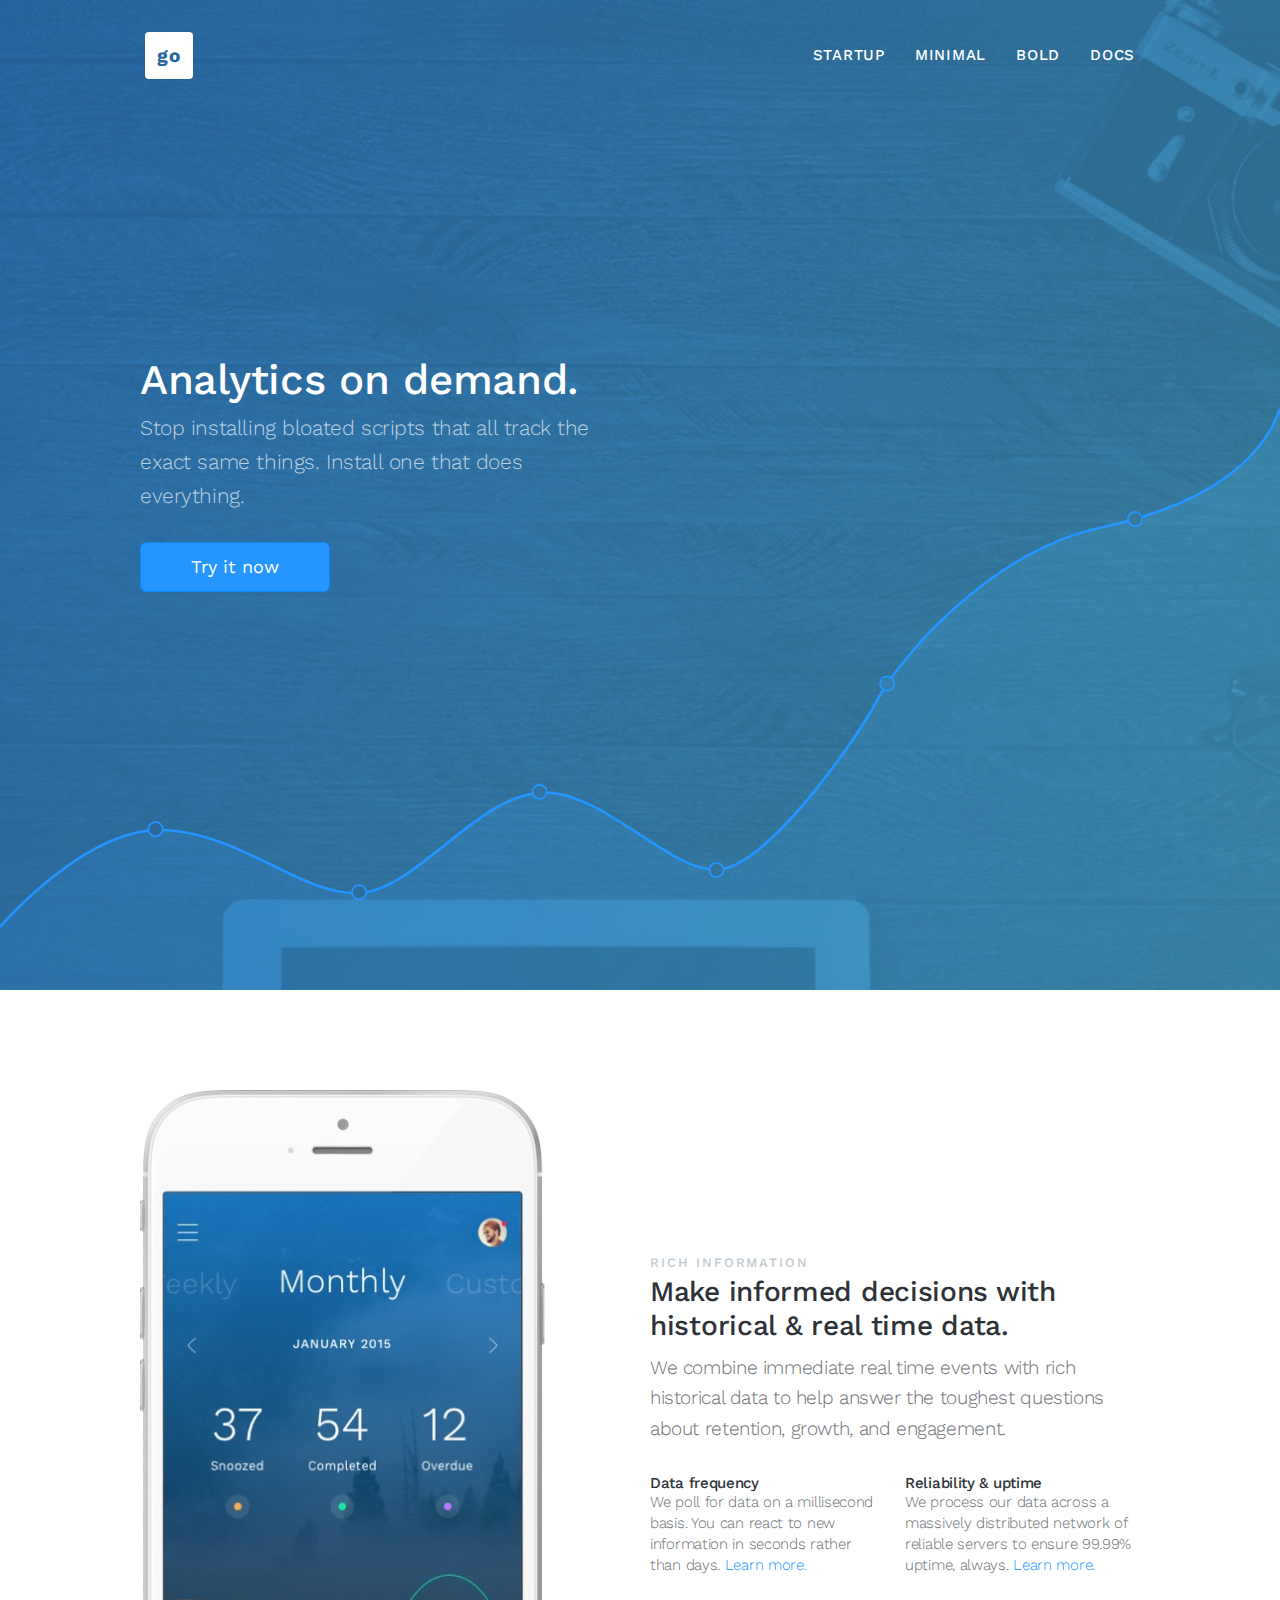
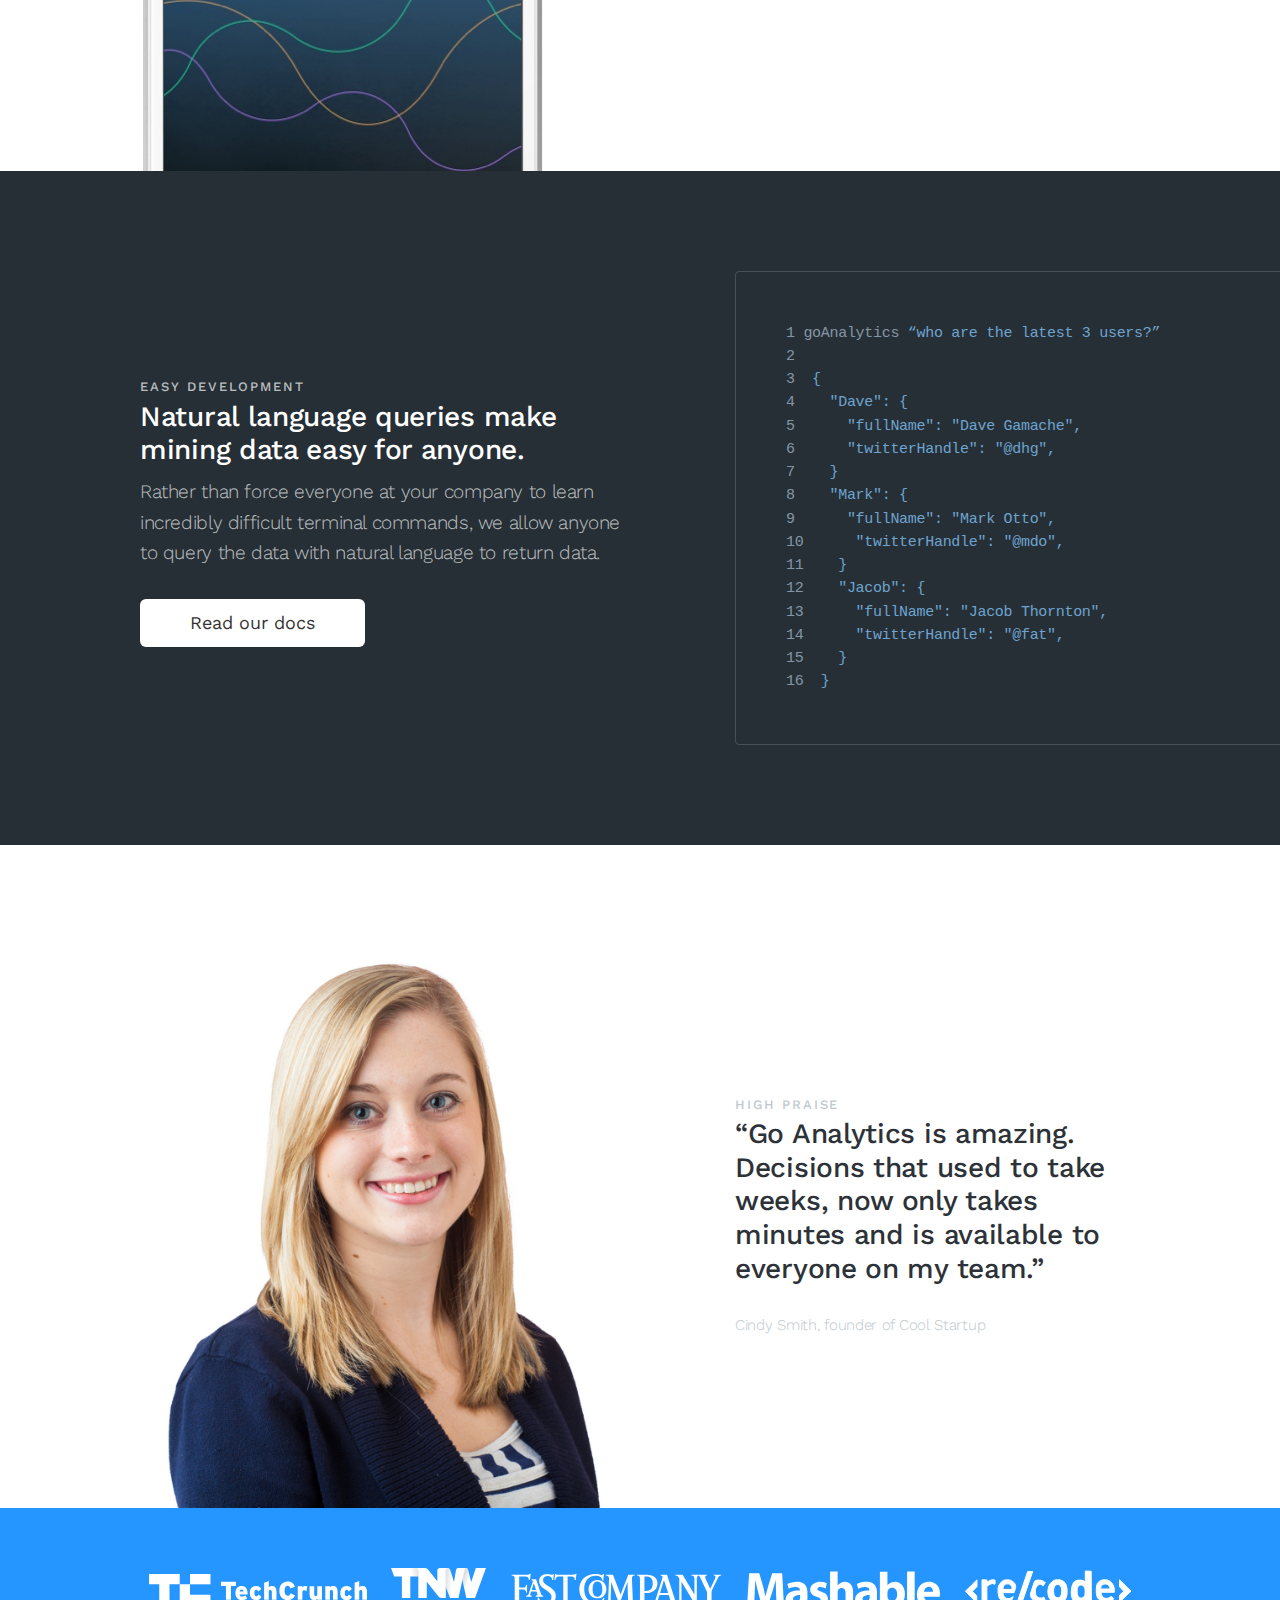
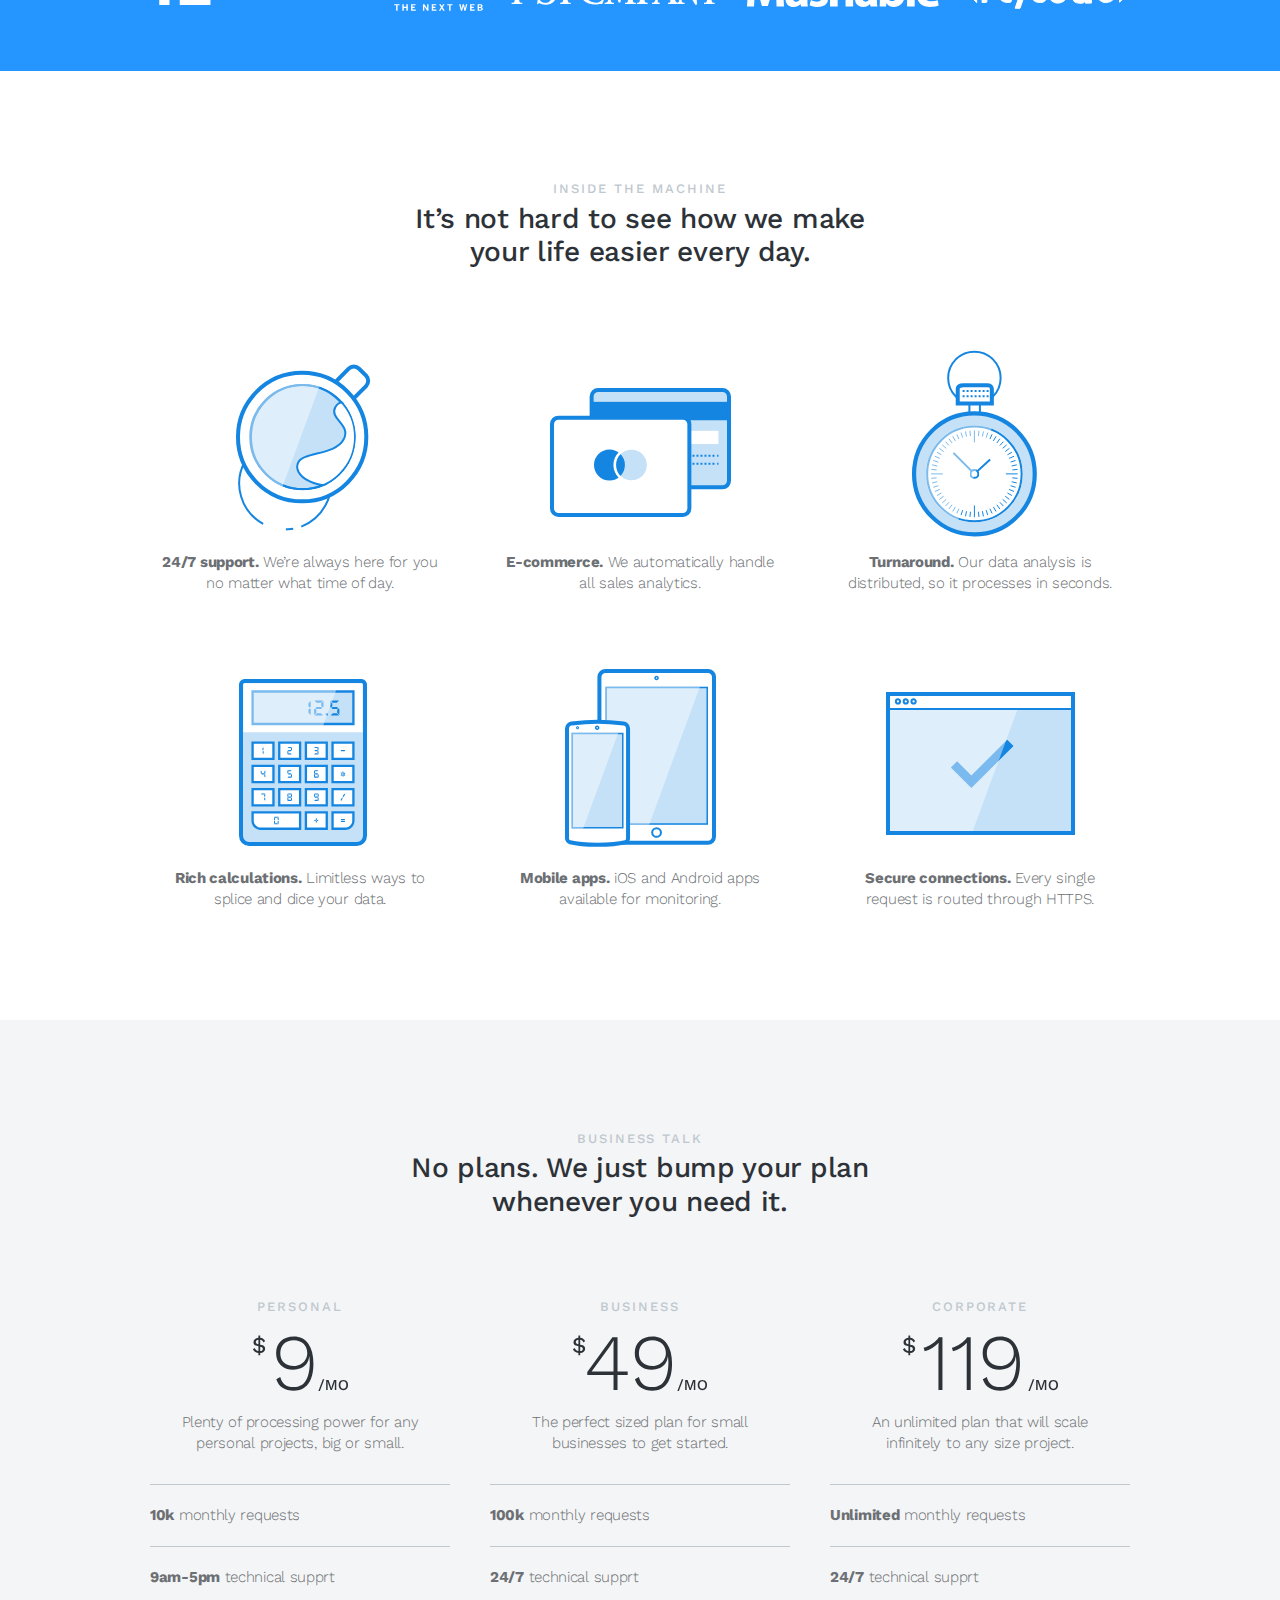
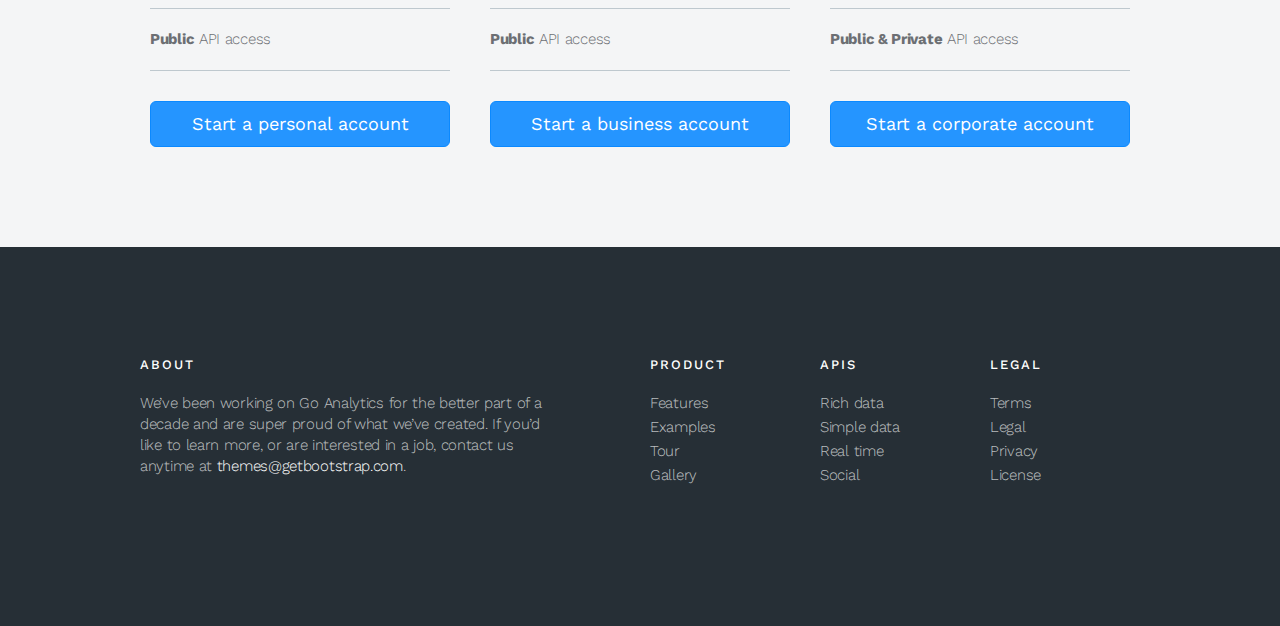
==== index.html @ 69e9abc6 "initial commit" ====
<!DOCTYPE html>
<html lang="en">
  <head>
    <meta charset="utf-8">
    <meta http-equiv="X-UA-Compatible" content="IE=edge">
    <meta name="viewport" content="width=device-width, initial-scale=1">
    <meta name="description" content="">
    <meta name="keywords" content="">
    <meta name="author" content="">

    <title>
      
        StartUp &middot; 
      
    </title>

    
      <link href='https://fonts.googleapis.com/css?family=Lora:400,400italic|Work+Sans:300,400,500,600' rel='stylesheet' type='text/css'>
      <link href="assets/css/toolkit-startup.css" rel="stylesheet">
      <link href="assets/css/application-startup.css" rel="stylesheet">
    

    

    <style>
      /* note: this is a hack for ios iframe for bootstrap themes shopify page */
      /* this chunk of css is not part of the toolkit :) */
      /* …curses ios, etc… */
      @media (max-width: 768px) and (-webkit-min-device-pixel-ratio: 2) {
        body {
          width: 1px;
          min-width: 100%;
          *width: 100%;
        }
        #stage {
          height: 1px;
          overflow: auto;
          min-height: 100vh;
          -webkit-overflow-scrolling: touch;
        }
      }
    </style>
  </head>


<body>
  



<div class="stage-shelf stage-shelf-right hidden" id="sidebar">
  <ul class="nav nav-bordered nav-stacked">
    <li class="nav-header">Examples</li>
    <li class="active">
      <a href="index.html">Startup</a>
    </li>
    <li>
      <a href="minimal/index.html">Minimal</a>
    </li>
    <li>
      <a href="bold/index.html">Bold</a>
    </li>
    <li class="nav-divider"></li>
    <li class="nav-header">Docs</li>
    <li>
      <a href="docs/index.html">Toolkit</a>
    </li>
    <li>
      <a href="http://getbootstrap.com">Bootstrap</a>
    </li>
  </ul>
</div>

<div class="stage" id="stage">

<div class="block block-inverse block-fill-height app-header"
     style="background-image: url(assets/img/startup-1.jpg);">

  <nav class="navbar navbar-transparent navbar-fixed-top navbar-padded app-navbar p-t-md">
  <div class="container">
    <div class="navbar-header">
      <button type="button" class="navbar-toggle collapsed p-x-0"
              data-target="#stage" data-toggle="stage" data-distance="-250">
        <span class="sr-only">Toggle navigation</span>
        <span class="icon-bar"></span>
        <span class="icon-bar"></span>
        <span class="icon-bar"></span>
      </button>
      <a class="navbar-brand" href="">
        <strong style="background: #fff; padding: 12px; border-radius: 4px; color: #28669F;">
          go
        </strong>
      </a>
    </div>
    <div class="navbar-collapse collapse text-uppercase">
      <ul class="nav navbar-nav navbar-right">
        <li >
          <a href="/index.html">StartUp</a>
        </li>
        <li >
          <a href="minimal/index.html">Minimal</a>
        </li>
        <li >
          <a href="bold/index.html">Bold</a>
        </li>
        <li >
          <a href="docs/index.html">Docs</a>
        </li>
      </ul>
    </div><!--/.nav-collapse -->
  </div>
</nav>


  <img class="app-graph" src="assets/img/startup-0.svg">

  <div class="block-xs-middle p-b-lg">
    <div class="container">
      <div class="row">
        <div class="col-sm-10 col-md-6">
          <h1 class="block-title m-b-sm">Analytics on demand.</h1>
          <p class="lead m-b-md text-muted">Stop installing bloated scripts that all track the exact same things. Install one that does everything.</p>
          <button class="btn btn-primary btn-lg">Try it now</button>
        </div>
      </div>
    </div>
  </div>
</div>

<div class="block block-secondary app-iphone-block">
  <div class="container">
    <div class="row app-align-center">

      <div class="col-sm-5 hidden-xs">
        <img class="app-iphone" src="assets/img/startup-2.jpg" style="width: 100%;">
      </div>

      <div class="col-sm-6 col-sm-offset-1">
        <h6 class="text-muted text-uppercase">Rich Information</h6>
        <h3 class="m-t-0">Make informed decisions with historical & real time data.</h3>
        <p class="lead m-b-md">We combine immediate real time events with rich historical data to help answer the toughest questions about retention, growth, and engagement.</p>
        <div class="row hidden-sm">
          <div class="col-sm-6 m-b-md">
            <h5 class="m-y-0">Data frequency</h5>
            <p>We poll for data on a millisecond basis. You can react to new information in seconds rather than days. <a href="#" class="text-primary">Learn more.</a></p>
          </div>
          <div class="col-sm-6">
            <h5 class="m-y-0">Reliability & uptime</h5>
            <p>We process our data across a massively distributed network of reliable servers to ensure 99.99% uptime, always. <a href="#" class="text-primary">Learn more</a>.</p>
          </div>
        </div>
      </div>
    </div>

  </div>
</div>

<div class="block block-inverse block-secondary app-code-block">
  <div class="container">
    <div class="row app-align-center">
      <div class="col-sm-5 col-sm-push-7">
        <pre class="app-code">
<span>1</span> <span class="hidden-xs">goAnalytics</span> “who are the latest 3 users?”
<span>2</span>
<span>3</span>  {
<span>4</span>    "Dave": {
<span>5</span>      "fullName": "Dave Gamache",
<span>6</span>      "twitterHandle": "@dhg",
<span>7</span>    }
<span>8</span>    "Mark": {
<span>9</span>      "fullName": "Mark Otto",
<span>10</span>      "twitterHandle": "@mdo",
<span>11</span>    }
<span>12</span>    "Jacob": {
<span>13</span>      "fullName": "Jacob Thornton",
<span>14</span>      "twitterHandle": "@fat",
<span>15</span>    }
<span>16</span>  }</pre>
      </div>

      <div class="col-sm-6 col-sm-pull-5">
        <h6 class="text-muted text-uppercase">Easy development</h6>
        <h3 class="m-t-0">Natural language queries make mining data easy for anyone.</h3>
        <p class="lead m-b-md text-muted">Rather than force everyone at your company to learn incredibly difficult terminal commands, we allow anyone to query the data with natural language to return data.</p>
        <button class="btn btn-default btn-lg btn-borderless">
          Read our docs
        </button>
      </div>
    </div>
  </div>
</div>

<div class="block block-secondary app-high-praise p-b-0">
  <div class="container">
    <div class="row app-align-center">
      <div class="col-sm-5 col-sm-push-7">
        <h6 class="text-muted text-uppercase">High Praise</h6>
        <h3 class="m-t-0 m-b-md">“Go Analytics is amazing. Decisions that used to take weeks, now only takes minutes and is available to everyone on my team.”</h3>
        <p class="m-b-md text-muted">Cindy Smith, founder of Cool Startup</p>
      </div>
      <div class="col-sm-6 col-sm-pull-5">
        <img src="assets/img/startup-3.jpg">
      </div>
    </div>
  </div>
</div>

<div class="block app-ribbon p-y-lg">
  <div class="container text-center">
    <img src="assets/img/startup-4.svg">
    <img src="assets/img/startup-5.svg">
    <img src="assets/img/startup-6.svg">
    <img src="assets/img/startup-7.svg">
    <img src="assets/img/startup-8.svg">
  </div>
</div>

<div class="block block-secondary app-block-marketing-grid">
  <div class="container text-center">

    <div class="row m-b-lg">
      <div class="col-xs-10 col-xs-offset-1 col-sm-8 col-sm-offset-2 col-lg-6 col-lg-offset-3">
        <h6 class="text-muted text-uppercase">Inside the machine</h6>
        <h3  class="m-t-0 m-b">It’s not hard to see how we make your life easier every day.</h3>
      </div>
    </div>

    <div class="row app-marketing-grid">
      <div class="col-sm-4 p-x-md m-b-lg">
        <img class="m-b" src="assets/img/startup-9.svg">
        <p><strong>24/7 support.</strong> We’re always here for you no matter what time of day.</p>
      </div>
      <div class="col-sm-4 p-x-md m-b-lg">
        <img class="m-b" src="assets/img/startup-10.svg">
        <p><strong>E-commerce.</strong> We automatically handle all sales analytics.</p>
      </div>
      <div class="col-sm-4 p-x-md m-b-lg">
        <img class="m-b" src="assets/img/startup-11.svg">
        <p><strong>Turnaround.</strong> Our data analysis is distributed, so it processes in seconds.</p>
      </div>
    </div>

    <div class="row app-marketing-grid">
      <div class="col-sm-4 p-x-md m-b-lg">
        <img class="m-b" src="assets/img/startup-12.svg">
        <p><strong>Rich calculations.</strong> Limitless ways to splice and dice your data.</p>
      </div>
      <div class="col-sm-4 p-x-md m-b-lg">
        <img class="m-b" src="assets/img/startup-13.svg">
        <p><strong>Mobile apps.</strong> iOS and Android apps available for monitoring.</p>
      </div>
      <div class="col-sm-4 p-x-md m-b-lg">
        <img class="m-b" src="assets/img/startup-14.svg">
        <p><strong>Secure connections.</strong> Every single request is routed through HTTPS.</p>
      </div>
    </div>
  </div>
</div>

<div class="block app-price-plans">
  <div class="container text-center">

    <div class="row m-b-lg">
      <div class="col-sm-8 col-sm-offset-2 col-lg-6 col-lg-offset-3">
        <h6 class="text-muted text-uppercase">Business Talk</h6>
        <h3  class="m-t-0">No plans. We just bump your plan whenever you need it.</h3>
      </div>
    </div>

    <div class="row">
      <div class="col-sm-4 p-x m-b-lg">
        <div class="p-x">
          <h6 class="text-muted text-uppercase m-b">Personal</h6>
          <img class="m-b" src="assets/img/startup-15.svg">
          <p>Plenty of processing power for any personal projects, big or small.</p>
        </div>

        <ul class="list-unstyled list-bordered text-left m-y-md">
          <li class="p-y"><strong>10k</strong> monthly requests</li>
          <li class="p-y"><strong>9am-5pm</strong> technical supprt</li>
          <li class="p-y"><strong>Public</strong> API access</li>
        </ul>

        <button class="btn btn-lg btn-primary btn-block">
          Start <span class="visible-lg-inline">a personal account</span>
        </button>
      </div>

      <div class="col-sm-4 p-x m-b-lg">
        <div class="p-x">
          <h6 class="text-muted text-uppercase m-b">Business</h6>
          <img class="m-b" src="assets/img/startup-16.svg">
          <p>The perfect sized plan for small businesses to get started.</p>
        </div>

        <ul class="list-unstyled list-bordered text-left m-y-md">
          <li class="p-y"><strong>100k</strong> monthly requests</li>
          <li class="p-y"><strong>24/7</strong> technical supprt</li>
          <li class="p-y"><strong>Public</strong> API access</li>
        </ul>

        <button class="btn btn-lg btn-primary btn-block">
          Start <span class="visible-lg-inline">a business account</span>
        </button>
      </div>

      <div class="col-sm-4 p-x m-b-lg">
        <div class="p-x">
          <h6 class="text-muted text-uppercase m-b">Corporate</h6>
          <img class="m-b" src="assets/img/startup-17.svg">
          <p>An unlimited plan that will scale infinitely to any size project.</p>
        </div>

        <ul class="list-unstyled list-bordered text-left m-y-md">
          <li class="p-y"><strong>Unlimited</strong> monthly requests</li>
          <li class="p-y"><strong>24/7</strong> technical supprt</li>
          <li class="p-y"><strong>Public & Private</strong> API access</li>
        </ul>

        <button class="btn btn-lg btn-primary btn-block">
          Start <span class="visible-lg-inline">a corporate account</span>
        </button>
      </div>
    </div>

  </div>
</div>

<div class="block block-inverse app-footer">
 <div class="container">
    <div class="row">
      <div class="col-sm-5 m-b-md">
        <ul class="list-unstyled list-spaced">
          <li class="m-b"><h6 class="text-uppercase">About</h6></li>
          <li class="text-muted">
           We’ve been working on Go Analytics for the better part of a decade and are super proud of what we’ve created. If you’d like to learn more, or are interested in a job, contact us anytime at <a href="mailto: themes@getbootstrap.com">themes@getbootstrap.com</a>.
          </li>
        </ul>
      </div>
      <div class="col-sm-2 col-sm-offset-1 m-b-md">
        <ul class="list-unstyled list-spaced">
          <li class="m-b"><h6 class="text-uppercase">Product</h6></li>
          <li class="text-muted">Features</li>
          <li class="text-muted">Examples</li>
          <li class="text-muted">Tour</li>
          <li class="text-muted">Gallery</li>
        </ul>
      </div>
      <div class="col-sm-2 m-b-md">
        <ul class="list-unstyled list-spaced">
          <li class="m-b"><h6 class="text-uppercase">Apis</h6></li>
          <li class="text-muted">Rich data</li>
          <li class="text-muted">Simple data</li>
          <li class="text-muted">Real time</li>
          <li class="text-muted">Social</li>
        </ul>
      </div>
      <div class="col-sm-2 m-b-md">
        <ul class="list-unstyled list-spaced">
          <li class="m-b"><h6 class="text-uppercase">Legal</h6></li>
          <li class="text-muted">Terms</li>
          <li class="text-muted">Legal</li>
          <li class="text-muted">Privacy</li>
          <li class="text-muted">License</li>
        </ul>
      </div>
    </div>
  </div>
</div>

</div>


    <script src="assets/js/jquery.min.js"></script>
    <script src="assets/js/toolkit.js"></script>
    <script src="assets/js/application.js"></script>
  </body>
</html>
---- assets/css/application-startup.css ----
/* navbar */
.app-navbar {
  font-weight: 500;
  letter-spacing: .05em;
  position: absolute;
}


/* header block */
.app-graph {
  width: 150%;
  position: absolute;
  right: 0;
  bottom: -40px;
}
@media (min-width: 768px) {
  .app-graph {
    width: 100%;
    bottom: 0;
  }
}


/* iphone block */
.app-iphone-block {
  padding-bottom: 60px;
}
@media (min-width: 768px) {
  .app-iphone-block {
    padding-bottom: 0;
  }
}


/* code block */
.app-code-block {
  background-color: #262F36;
  overflow: hidden;
}
.app-code {
  color: #6EA4CF;
  border: #495158 1px solid;
  background: transparent;
  font-size: 12px;
  padding: 20px;
  line-height: 1.55;
  margin-bottom: 30px;
}
.app-code span {
  color: #8496A5;
}
@media (min-width: 768px) {
  .app-code {
    width: 600px;
    margin-bottom: 0;
  }
}
@media (min-width: 992px) {
  .app-code {
    padding: 50px;
    font-size: 15px;
  }
}


/* pull quote block */
.app-high-praise img {
  width: 100%;
}


/* brand ribbon block */
.app-ribbon {
  background: #2595FF;
}
.app-ribbon .container {
  padding-left: 0;
  padding-right: 0;
  margin-bottom: -30px;
}
.app-ribbon img {
  margin: 0 10px 30px;
}


/* marketing grid block */
.app-block-marketing-grid .container {
  margin-bottom: -60px;
}
.app-marketing-grid .m-b {
  margin-bottom: 10px !important;
}
@media (max-width: 768px) {
  .app-marketing-grid .m-b-lg {
    margin-bottom: 40px !important;
  }
}


/* price plan block */
.app-price-plans {
  background-color: #F4F5F6;
}
.app-price-plans .container {
  margin-bottom: -60px;
}


/* footer block */
.app-footer {
  background-color: #262F36;
}
.app-footer a {
  color: #fff;
}


/* general block overrrides */
@media (max-width: 768px) {
  .block .lead {
    line-height: 1.3;
  }
  .block h3 {
    line-height: 1.15;
  }
}


/* general inverse overrides */
.block-inverse .text-muted {
  color: rgba(255, 255, 255, .7);
}
.block-inverse .block-bg-img {
  background-color: transparent;
}


/* general btn overrides */
.btn-lg {
  font-size: 18px;
}
.block-secondary .btn-lg {
  width: 100%;
}
.btn-lg:not(.btn-block) {
  padding: 12px 50px;
}
@media (min-width: 768px) {
  .btn-lg:not(.btn-block) {
    width: auto;
  }
}


/* ie10+ */
@media (min-width: 768px) {
  .app-align-center {
    display: flex;
    align-items: center;
  }
}
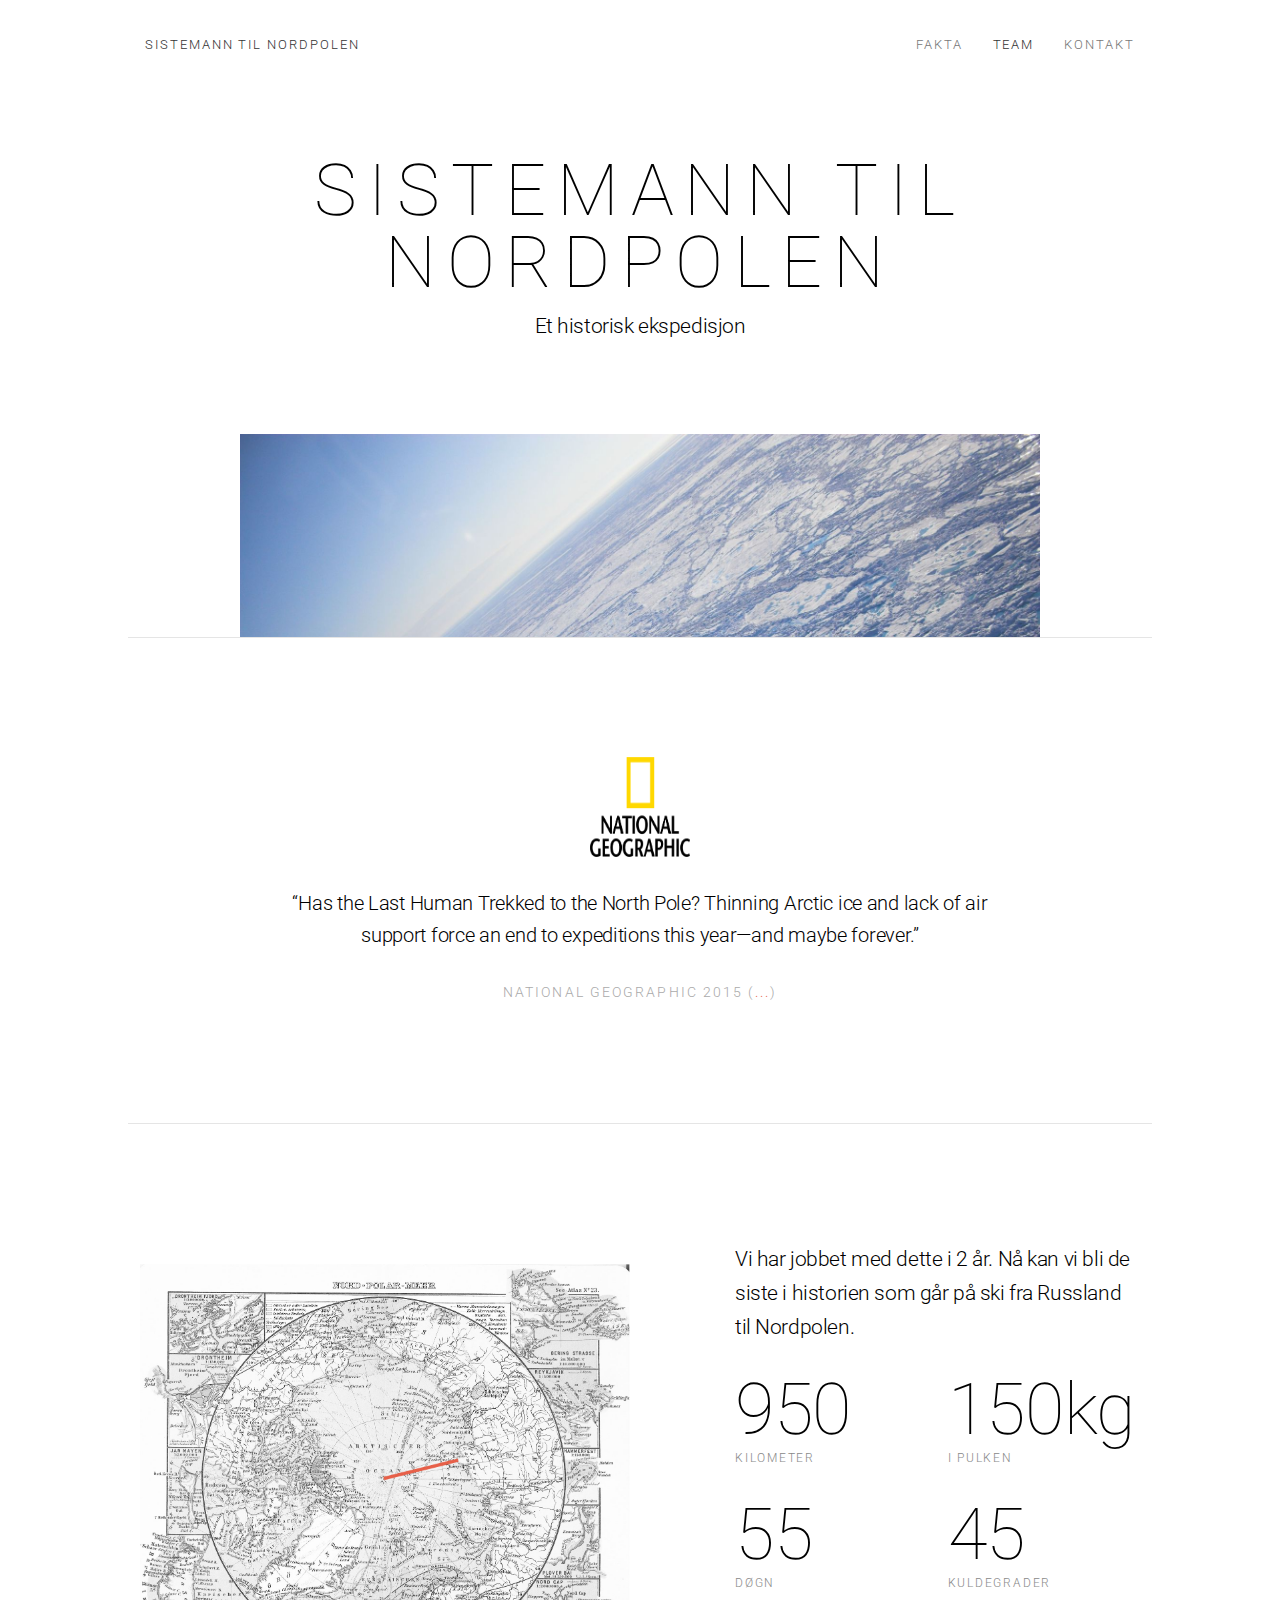
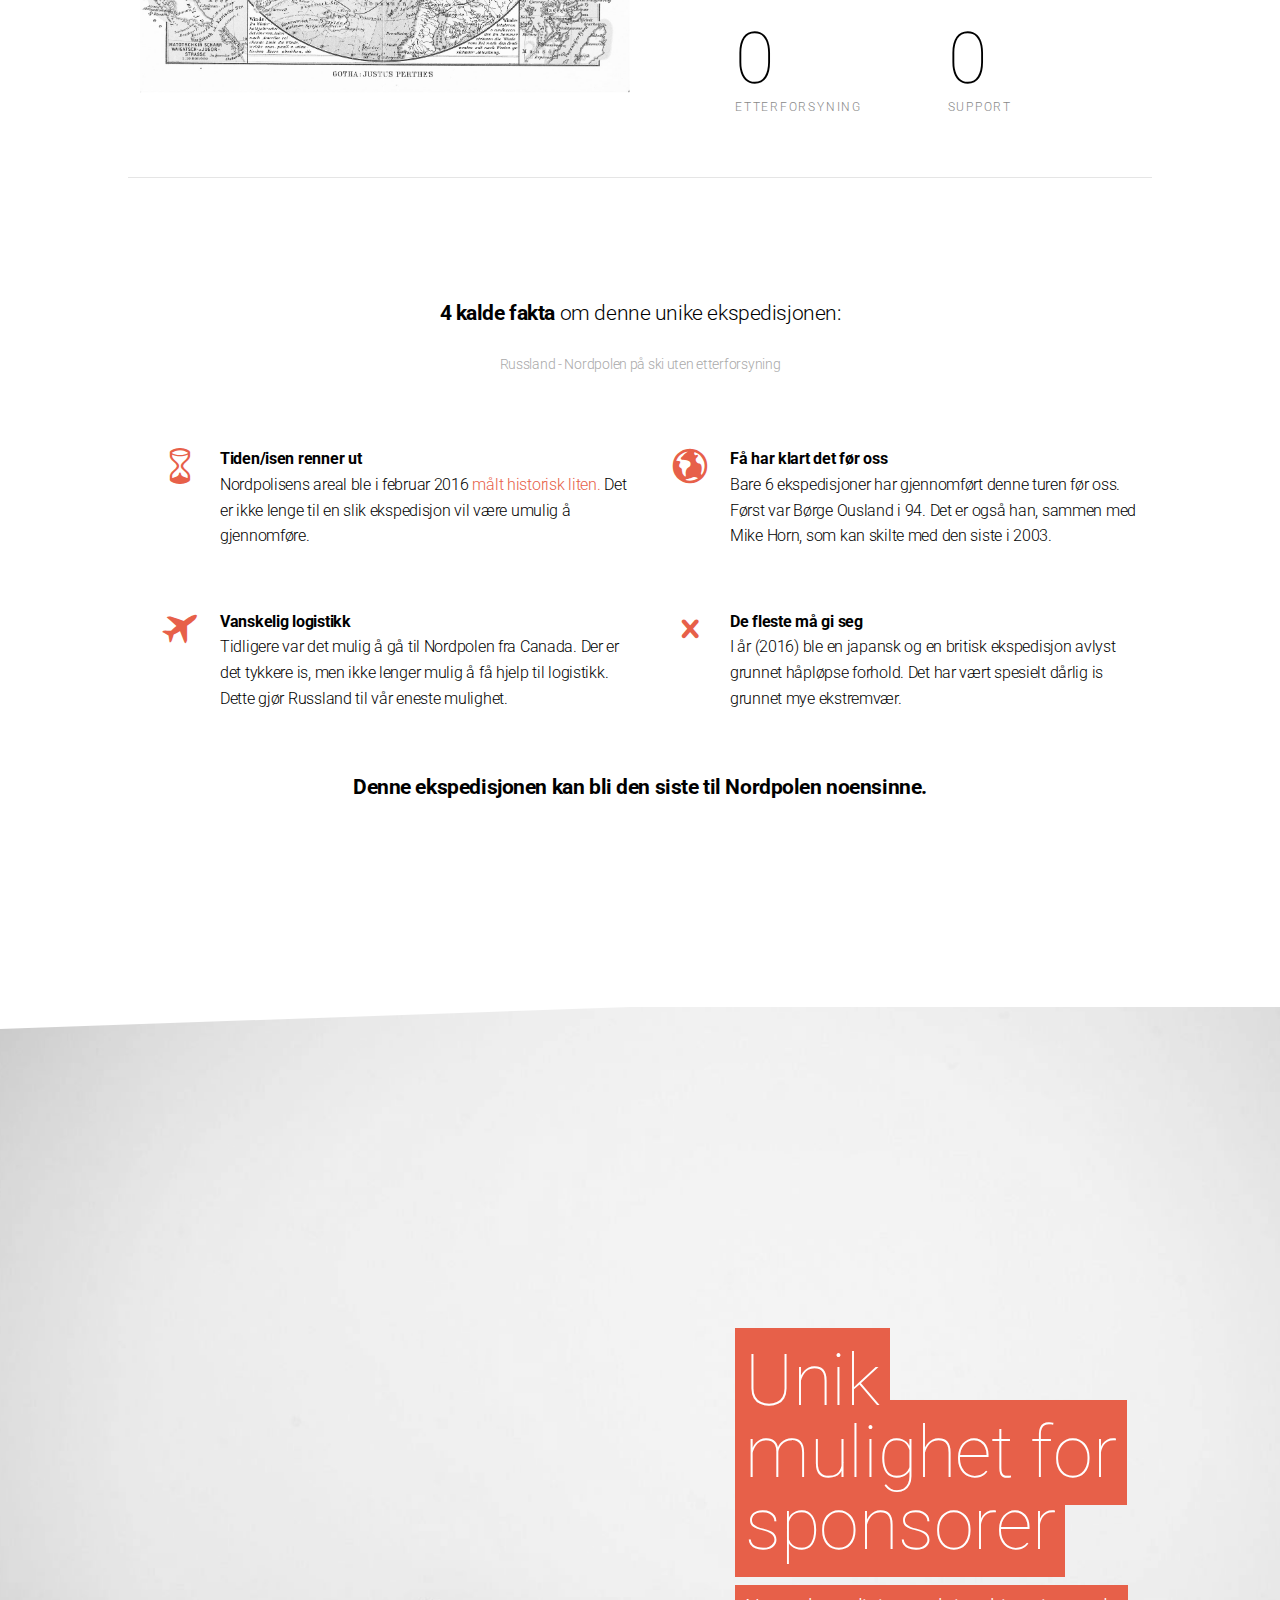
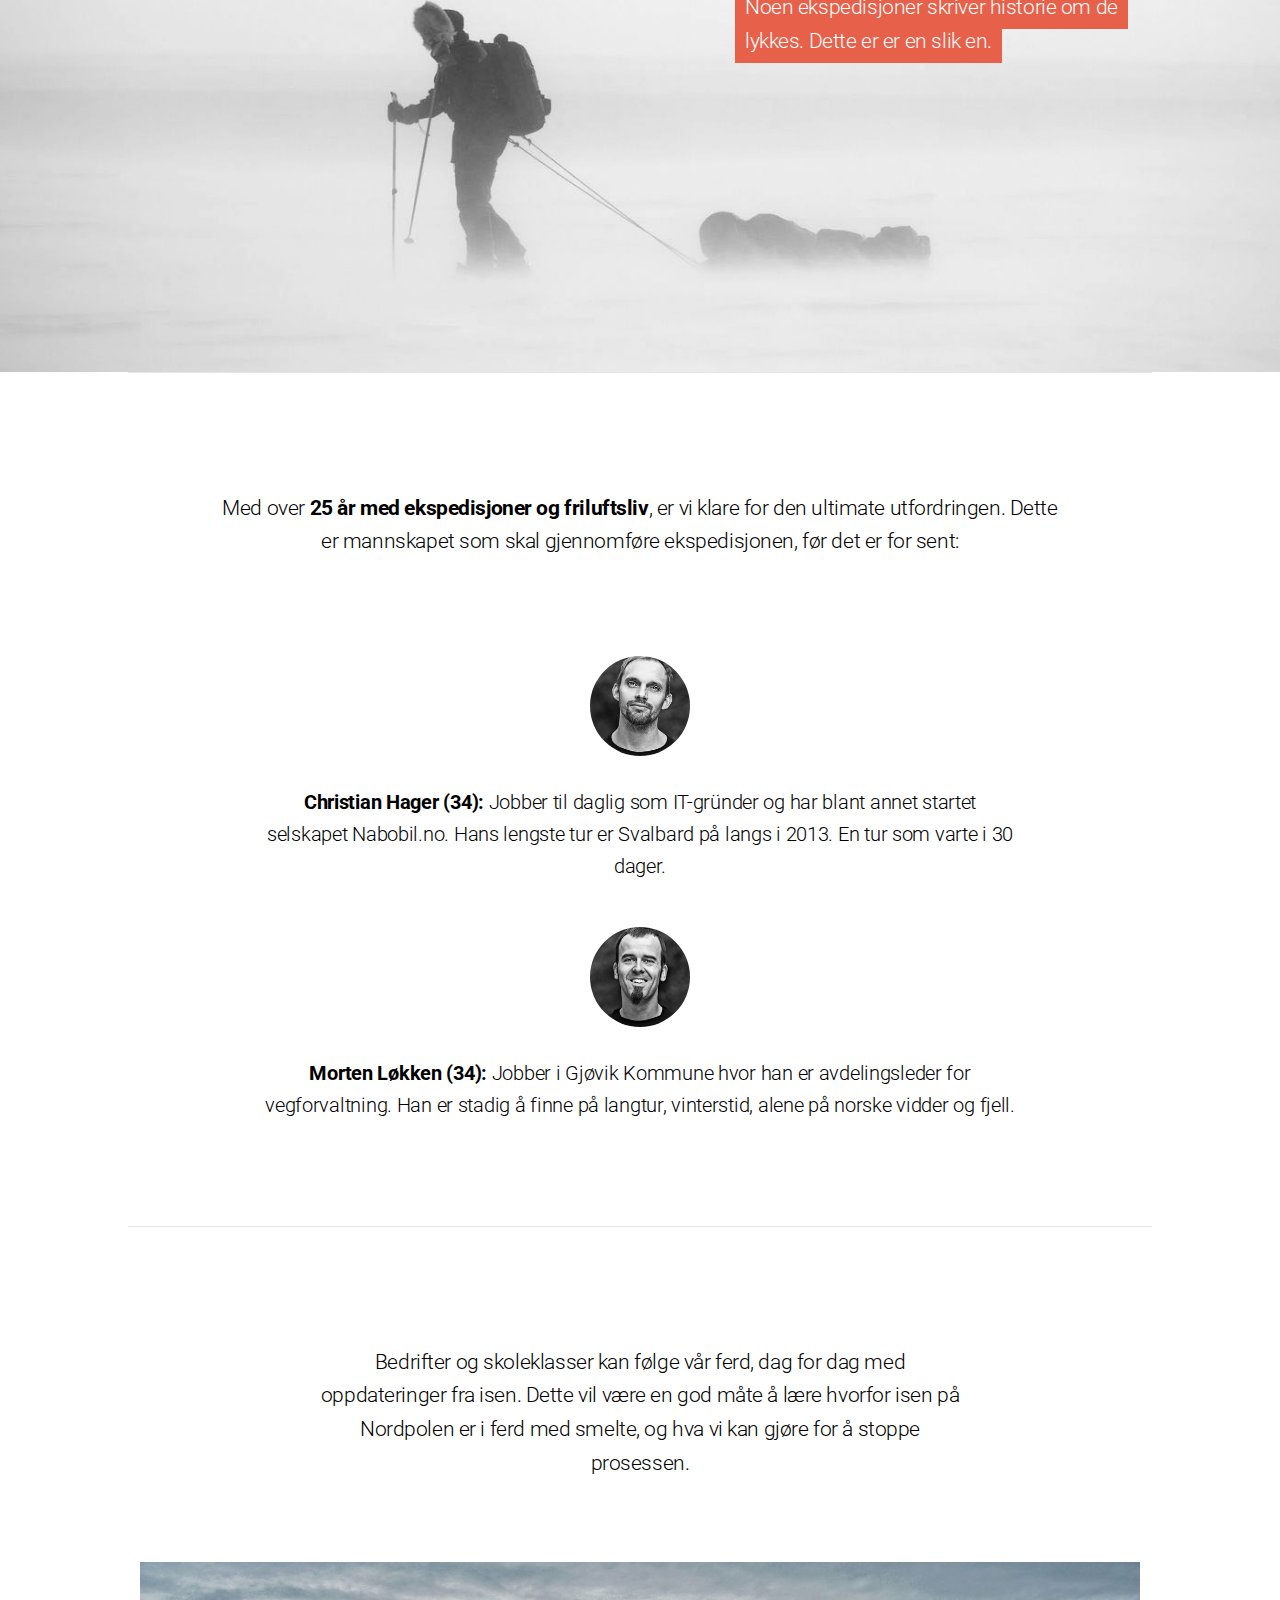
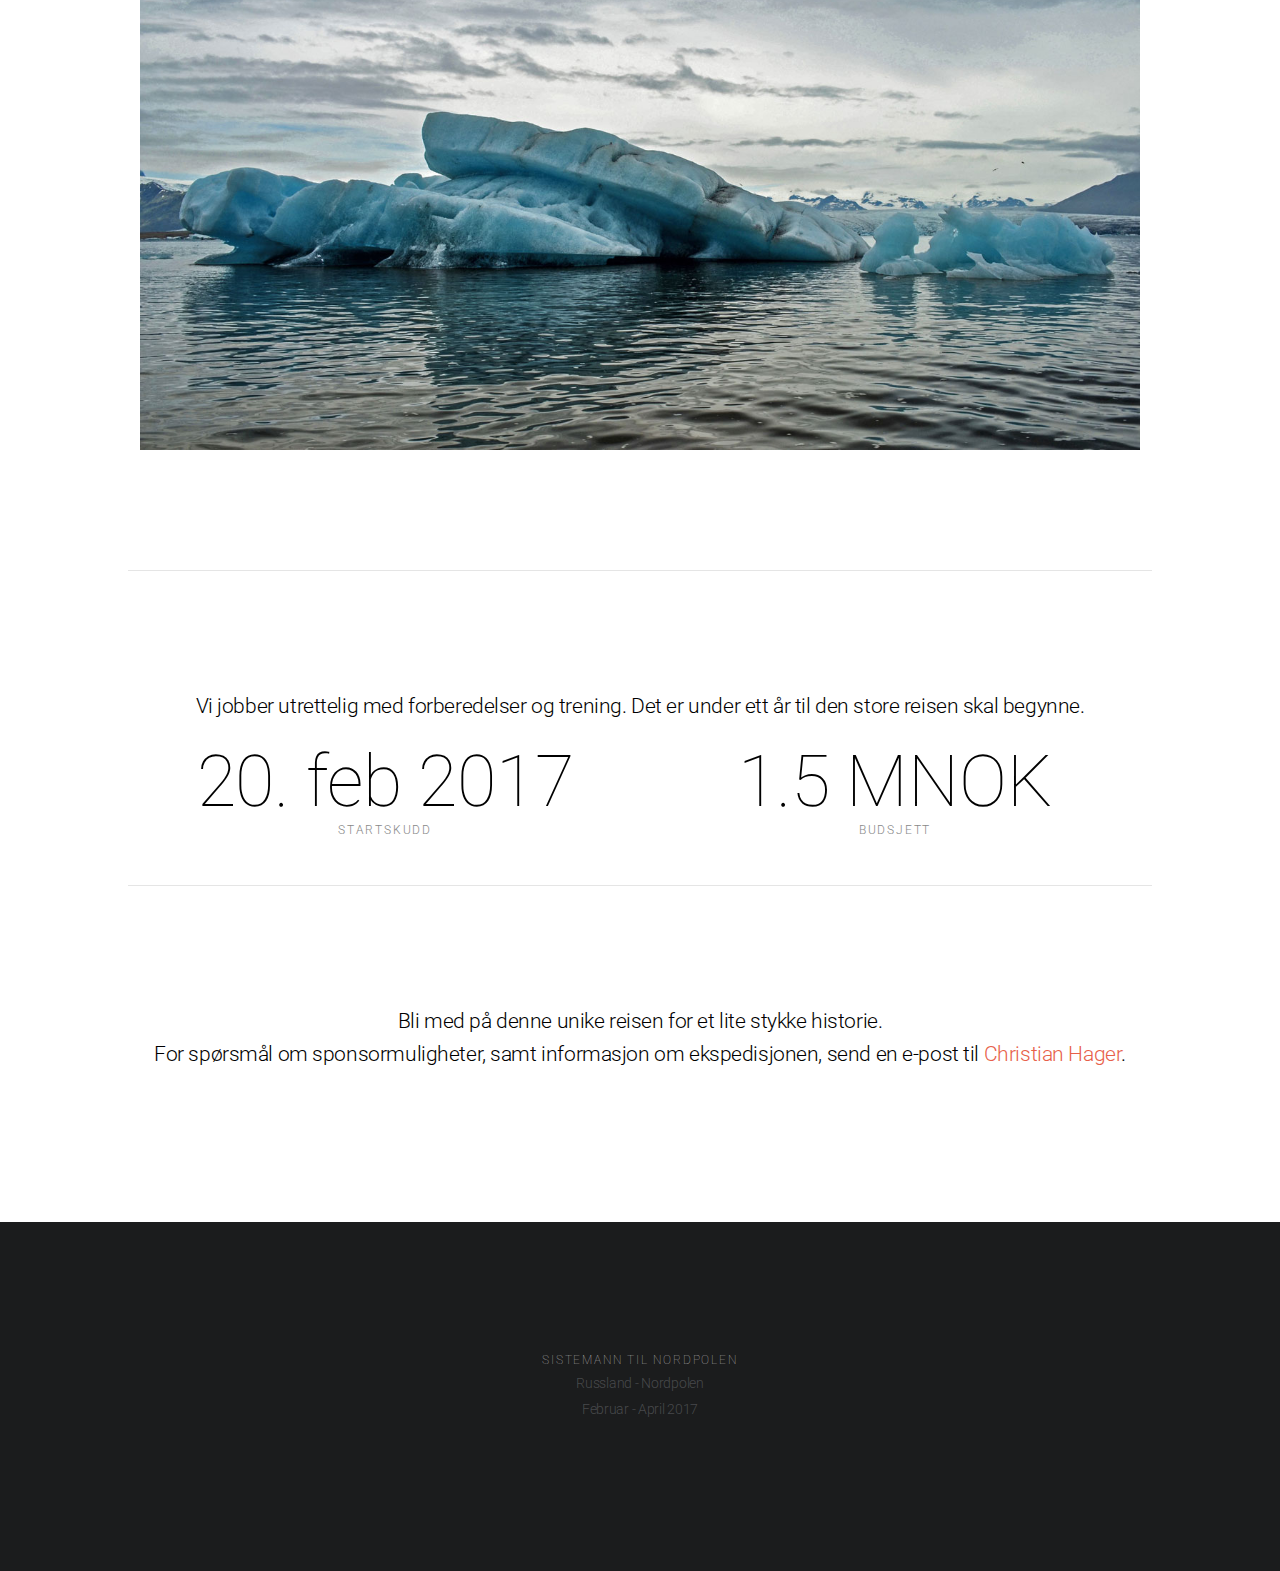
==== commit 965516fd: "new stuff" ====
--- a/index.html
+++ b/index.html
@@ -12,18 +12,18 @@
     <meta name="author" content="">
 
     <title>
-      
-        StartUp &middot; 
-      
+
+        Sistemann &middot;
+
     </title>
 
-    
-      <link href='https://fonts.googleapis.com/css?family=Lora:400,400italic|Work+Sans:300,400,500,600' rel='stylesheet' type='text/css'>
-      <link href="assets/css/toolkit-startup.css" rel="stylesheet">
-      <link href="assets/css/application-startup.css" rel="stylesheet">
-    
-
-    
+
+      <link href="http://fonts.googleapis.com/css?family=Roboto:100,300,400,700" rel="stylesheet">
+      <link href="assets/css/toolkit-minimal.css" rel="stylesheet">
+      <link href="assets/css/application-minimal.css" rel="stylesheet">
+
+
+
 
     <style>
       /* note: this is a hack for ios iframe for bootstrap themes shopify page */
@@ -47,330 +47,332 @@
 
 
 <body>
-  
-
-
-
-<div class="stage-shelf stage-shelf-right hidden" id="sidebar">
-  <ul class="nav nav-bordered nav-stacked">
-    <li class="nav-header">Examples</li>
-    <li class="active">
-      <a href="index.html">Startup</a>
-    </li>
-    <li>
-      <a href="minimal/index.html">Minimal</a>
-    </li>
-    <li>
-      <a href="bold/index.html">Bold</a>
-    </li>
-    <li class="nav-divider"></li>
-    <li class="nav-header">Docs</li>
-    <li>
-      <a href="docs/index.html">Toolkit</a>
-    </li>
-    <li>
-      <a href="http://getbootstrap.com">Bootstrap</a>
-    </li>
-  </ul>
-</div>
-
-<div class="stage" id="stage">
-
-<div class="block block-inverse block-fill-height app-header"
-     style="background-image: url(assets/img/startup-1.jpg);">
-
-  <nav class="navbar navbar-transparent navbar-fixed-top navbar-padded app-navbar p-t-md">
+
+
+
+
+<nav class="navbar navbar-default navbar-static-top navbar-padded text-uppercase app-navbar">
   <div class="container">
     <div class="navbar-header">
-      <button type="button" class="navbar-toggle collapsed p-x-0"
-              data-target="#stage" data-toggle="stage" data-distance="-250">
+      <button type="button" class="navbar-toggle collapsed p-x-0" data-toggle="collapse" data-target="#navbar-collapse">
         <span class="sr-only">Toggle navigation</span>
         <span class="icon-bar"></span>
         <span class="icon-bar"></span>
         <span class="icon-bar"></span>
       </button>
-      <a class="navbar-brand" href="">
-        <strong style="background: #fff; padding: 12px; border-radius: 4px; color: #28669F;">
-          go
-        </strong>
+      <a class="navbar-brand" href="../">
+        <span>Sistemann til Nordpolen</span>
       </a>
     </div>
-    <div class="navbar-collapse collapse text-uppercase">
+    <div class="navbar-collapse collapse" id="navbar-collapse">
       <ul class="nav navbar-nav navbar-right">
         <li >
-          <a href="/index.html">StartUp</a>
+          <a href="#fakta">Fakta</a>
+        </li>
+        <li class="active">
+          <a href="#team">Team</a>
         </li>
         <li >
-          <a href="minimal/index.html">Minimal</a>
+          <a href="#kontakt">Kontakt</a>
         </li>
-        <li >
-          <a href="bold/index.html">Bold</a>
-        </li>
-        <li >
-          <a href="docs/index.html">Docs</a>
-        </li>
+
       </ul>
     </div><!--/.nav-collapse -->
   </div>
 </nav>
 
 
-  <img class="app-graph" src="assets/img/startup-0.svg">
-
-  <div class="block-xs-middle p-b-lg">
-    <div class="container">
-      <div class="row">
-        <div class="col-sm-10 col-md-6">
-          <h1 class="block-title m-b-sm">Analytics on demand.</h1>
-          <p class="lead m-b-md text-muted">Stop installing bloated scripts that all track the exact same things. Install one that does everything.</p>
-          <button class="btn btn-primary btn-lg">Try it now</button>
-        </div>
-      </div>
-    </div>
-  </div>
-</div>
-
-<div class="block block-secondary app-iphone-block">
-  <div class="container">
-    <div class="row app-align-center">
-
-      <div class="col-sm-5 hidden-xs">
-        <img class="app-iphone" src="assets/img/startup-2.jpg" style="width: 100%;">
-      </div>
-
-      <div class="col-sm-6 col-sm-offset-1">
-        <h6 class="text-muted text-uppercase">Rich Information</h6>
-        <h3 class="m-t-0">Make informed decisions with historical & real time data.</h3>
-        <p class="lead m-b-md">We combine immediate real time events with rich historical data to help answer the toughest questions about retention, growth, and engagement.</p>
+<div class="block app-block-intro">
+  <div class="container text-center">
+    <h1 class="block-title m-b-sm text-uppercase app-myphone-brand">Sistemann til Nordpolen</h1>
+    <p class="lead m-b-lg p-b-md">Et historisk ekspedisjon</p>
+    <img src="assets/img/np/ocean.jpg">
+  </div>
+</div>
+
+<div class="block block-bordered-lg">
+  <div class="container text-center app-translate-15" data-transition="entrance">
+    <blockquote class="pull-quote">
+      <img class="img-circled" src="assets/img/np/NG_logo.png">
+      <p>
+        “Has the Last Human Trekked to the North Pole? Thinning Arctic ice and lack of air support force an end to expeditions this year—and maybe forever.”
+      </p>
+      <cite>National Geographic 2015 (<a href="http://news.nationalgeographic.com/2015/05/150525-north-pole-expeditions-arctic-climate-change/" target="_blank">...</a>)</cite>
+    </blockquote>
+  </div>
+</div>
+
+<div class="block block-bordered-lg p-b-0 app-block-stats">
+  <div class="container">
+    <div class="row">
+      <div class="col-md-6 col-sm-6">
+        <img src="assets/img/np/map.jpg" class="app-translate-5" data-transition="entrance">
+        <hr class="m-t-0 m-b-lg m-x-auto visible-xs">
+      </div>
+      <div class='col-md-1'></div>
+      <div class="col-md-5 col-sm-6 text-xs-center text-sm-left">
+        <p class="lead">
+          Vi har jobbet med dette i 2 år. Nå kan vi bli de siste i historien som går på ski fra Russland til Nordpolen.
+        </p>
+        <div class="row m-y-md">
+          <div class="col-xs-6">
+            <div class="statcard">
+              <h1 class="statcard-number block-title">950</h1>
+              <span class="statcard-desc">Kilometer</span>
+            </div>
+          </div>
+          <div class="col-xs-6">
+            <div class="statcard">
+              <h1 class="statcard-number block-title">150kg</h1>
+              <span class="statcard-desc">I pulken</span>
+            </div>
+          </div>
+        </div>
+        <div class="row m-y-md">
+          <div class="col-xs-6 ">
+            <div class="statcard">
+              <h1 class="statcard-number block-title">55</h1>
+              <span class="statcard-desc">Døgn</span>
+            </div>
+          </div>
+          <div class="col-xs-6">
+            <div class="statcard">
+              <h1 class="statcard-number block-title">45</h1>
+              <span class="statcard-desc">Kuldegrader</span>
+            </div>
+          </div>
+        </div>
         <div class="row hidden-sm">
-          <div class="col-sm-6 m-b-md">
-            <h5 class="m-y-0">Data frequency</h5>
-            <p>We poll for data on a millisecond basis. You can react to new information in seconds rather than days. <a href="#" class="text-primary">Learn more.</a></p>
-          </div>
-          <div class="col-sm-6">
-            <h5 class="m-y-0">Reliability & uptime</h5>
-            <p>We process our data across a massively distributed network of reliable servers to ensure 99.99% uptime, always. <a href="#" class="text-primary">Learn more</a>.</p>
-          </div>
-        </div>
-      </div>
-    </div>
-
-  </div>
-</div>
-
-<div class="block block-inverse block-secondary app-code-block">
-  <div class="container">
-    <div class="row app-align-center">
-      <div class="col-sm-5 col-sm-push-7">
-        <pre class="app-code">
-<span>1</span> <span class="hidden-xs">goAnalytics</span> “who are the latest 3 users?”
-<span>2</span>
-<span>3</span>  {
-<span>4</span>    "Dave": {
-<span>5</span>      "fullName": "Dave Gamache",
-<span>6</span>      "twitterHandle": "@dhg",
-<span>7</span>    }
-<span>8</span>    "Mark": {
-<span>9</span>      "fullName": "Mark Otto",
-<span>10</span>      "twitterHandle": "@mdo",
-<span>11</span>    }
-<span>12</span>    "Jacob": {
-<span>13</span>      "fullName": "Jacob Thornton",
-<span>14</span>      "twitterHandle": "@fat",
-<span>15</span>    }
-<span>16</span>  }</pre>
-      </div>
-
-      <div class="col-sm-6 col-sm-pull-5">
-        <h6 class="text-muted text-uppercase">Easy development</h6>
-        <h3 class="m-t-0">Natural language queries make mining data easy for anyone.</h3>
-        <p class="lead m-b-md text-muted">Rather than force everyone at your company to learn incredibly difficult terminal commands, we allow anyone to query the data with natural language to return data.</p>
-        <button class="btn btn-default btn-lg btn-borderless">
-          Read our docs
-        </button>
-      </div>
-    </div>
-  </div>
-</div>
-
-<div class="block block-secondary app-high-praise p-b-0">
-  <div class="container">
-    <div class="row app-align-center">
-      <div class="col-sm-5 col-sm-push-7">
-        <h6 class="text-muted text-uppercase">High Praise</h6>
-        <h3 class="m-t-0 m-b-md">“Go Analytics is amazing. Decisions that used to take weeks, now only takes minutes and is available to everyone on my team.”</h3>
-        <p class="m-b-md text-muted">Cindy Smith, founder of Cool Startup</p>
-      </div>
-      <div class="col-sm-6 col-sm-pull-5">
-        <img src="assets/img/startup-3.jpg">
-      </div>
-    </div>
-  </div>
-</div>
-
-<div class="block app-ribbon p-y-lg">
-  <div class="container text-center">
-    <img src="assets/img/startup-4.svg">
-    <img src="assets/img/startup-5.svg">
-    <img src="assets/img/startup-6.svg">
-    <img src="assets/img/startup-7.svg">
-    <img src="assets/img/startup-8.svg">
-  </div>
-</div>
-
-<div class="block block-secondary app-block-marketing-grid">
-  <div class="container text-center">
-
-    <div class="row m-b-lg">
-      <div class="col-xs-10 col-xs-offset-1 col-sm-8 col-sm-offset-2 col-lg-6 col-lg-offset-3">
-        <h6 class="text-muted text-uppercase">Inside the machine</h6>
-        <h3  class="m-t-0 m-b">It’s not hard to see how we make your life easier every day.</h3>
-      </div>
-    </div>
-
-    <div class="row app-marketing-grid">
-      <div class="col-sm-4 p-x-md m-b-lg">
-        <img class="m-b" src="assets/img/startup-9.svg">
-        <p><strong>24/7 support.</strong> We’re always here for you no matter what time of day.</p>
-      </div>
-      <div class="col-sm-4 p-x-md m-b-lg">
-        <img class="m-b" src="assets/img/startup-10.svg">
-        <p><strong>E-commerce.</strong> We automatically handle all sales analytics.</p>
-      </div>
-      <div class="col-sm-4 p-x-md m-b-lg">
-        <img class="m-b" src="assets/img/startup-11.svg">
-        <p><strong>Turnaround.</strong> Our data analysis is distributed, so it processes in seconds.</p>
-      </div>
-    </div>
-
-    <div class="row app-marketing-grid">
-      <div class="col-sm-4 p-x-md m-b-lg">
-        <img class="m-b" src="assets/img/startup-12.svg">
-        <p><strong>Rich calculations.</strong> Limitless ways to splice and dice your data.</p>
-      </div>
-      <div class="col-sm-4 p-x-md m-b-lg">
-        <img class="m-b" src="assets/img/startup-13.svg">
-        <p><strong>Mobile apps.</strong> iOS and Android apps available for monitoring.</p>
-      </div>
-      <div class="col-sm-4 p-x-md m-b-lg">
-        <img class="m-b" src="assets/img/startup-14.svg">
-        <p><strong>Secure connections.</strong> Every single request is routed through HTTPS.</p>
-      </div>
-    </div>
-  </div>
-</div>
-
-<div class="block app-price-plans">
-  <div class="container text-center">
-
-    <div class="row m-b-lg">
-      <div class="col-sm-8 col-sm-offset-2 col-lg-6 col-lg-offset-3">
-        <h6 class="text-muted text-uppercase">Business Talk</h6>
-        <h3  class="m-t-0">No plans. We just bump your plan whenever you need it.</h3>
-      </div>
-    </div>
-
-    <div class="row">
-      <div class="col-sm-4 p-x m-b-lg">
-        <div class="p-x">
-          <h6 class="text-muted text-uppercase m-b">Personal</h6>
-          <img class="m-b" src="assets/img/startup-15.svg">
-          <p>Plenty of processing power for any personal projects, big or small.</p>
-        </div>
-
-        <ul class="list-unstyled list-bordered text-left m-y-md">
-          <li class="p-y"><strong>10k</strong> monthly requests</li>
-          <li class="p-y"><strong>9am-5pm</strong> technical supprt</li>
-          <li class="p-y"><strong>Public</strong> API access</li>
+          <div class="col-xs-6 m-b-lg">
+            <div class="statcard">
+              <h1 class="statcard-number block-title">0</h1>
+              <span class="statcard-desc">Etterforsyning</span>
+            </div>
+          </div>
+          <div class="col-xs-6 m-b-lg">
+            <div class="statcard">
+              <h1 class="statcard-number block-title">0</h1>
+              <span class="statcard-desc">Support</span>
+            </div>
+          </div>
+        </div>
+      </div>
+    </div>
+  </div>
+</div>
+
+
+<div class="block block-bordered-lg" id="fakta">
+  <div class="container">
+    <div class="row">
+    <div class="col-sm-8 col-sm-offset-2 text-center m-b-lg">
+      <p class="lead m-x-auto"><strong>4 kalde fakta</strong> om denne unike ekspedisjonen:</p>
+      <p class="text-muted">Russland - Nordpolen på ski uten etterforsyning</p>
+    </div>
+    </div>
+    <div class="row">
+      <div class="col-sm-6">
+        <ul class="featured-list">
+          <li class="m-b-lg">
+            <div class="featured-list-icon text-primary">
+              <span class="icon icon-hour-glass"></span>
+            </div>
+            <p class="featured-list-icon-text m-b-0"><strong>Tiden/isen renner ut</strong></p>
+            <p class="featured-list-icon-text">
+              Nordpolisens areal ble i februar 2016 <a href="https://nsidc.org/arcticseaicenews/" target="_blank">målt historisk liten.</a> Det er ikke lenge
+              til en slik ekspedisjon vil være umulig å gjennomføre.
+            </p>
+          </li>
+
+          <li class="m-b-lg">
+            <div class="featured-list-icon text-primary">
+              <span class="icon icon-aircraft"></span>
+            </div>
+            <p class="featured-list-icon-text m-b-0"><strong>Vanskelig logistikk</strong></p>
+            <p class="featured-list-icon-text">
+              Tidligere var det mulig å gå til Nordpolen fra Canada. Der er det tykkere is, men ikke lenger mulig å få hjelp til logistikk. Dette gjør Russland til vår eneste mulighet.
+            </p>
+          </li>
+
         </ul>
-
-        <button class="btn btn-lg btn-primary btn-block">
-          Start <span class="visible-lg-inline">a personal account</span>
-        </button>
-      </div>
-
-      <div class="col-sm-4 p-x m-b-lg">
-        <div class="p-x">
-          <h6 class="text-muted text-uppercase m-b">Business</h6>
-          <img class="m-b" src="assets/img/startup-16.svg">
-          <p>The perfect sized plan for small businesses to get started.</p>
-        </div>
-
-        <ul class="list-unstyled list-bordered text-left m-y-md">
-          <li class="p-y"><strong>100k</strong> monthly requests</li>
-          <li class="p-y"><strong>24/7</strong> technical supprt</li>
-          <li class="p-y"><strong>Public</strong> API access</li>
-        </ul>
-
-        <button class="btn btn-lg btn-primary btn-block">
-          Start <span class="visible-lg-inline">a business account</span>
-        </button>
-      </div>
-
-      <div class="col-sm-4 p-x m-b-lg">
-        <div class="p-x">
-          <h6 class="text-muted text-uppercase m-b">Corporate</h6>
-          <img class="m-b" src="assets/img/startup-17.svg">
-          <p>An unlimited plan that will scale infinitely to any size project.</p>
-        </div>
-
-        <ul class="list-unstyled list-bordered text-left m-y-md">
-          <li class="p-y"><strong>Unlimited</strong> monthly requests</li>
-          <li class="p-y"><strong>24/7</strong> technical supprt</li>
-          <li class="p-y"><strong>Public & Private</strong> API access</li>
-        </ul>
-
-        <button class="btn btn-lg btn-primary btn-block">
-          Start <span class="visible-lg-inline">a corporate account</span>
-        </button>
-      </div>
-    </div>
-
-  </div>
-</div>
-
-<div class="block block-inverse app-footer">
- <div class="container">
-    <div class="row">
-      <div class="col-sm-5 m-b-md">
-        <ul class="list-unstyled list-spaced">
-          <li class="m-b"><h6 class="text-uppercase">About</h6></li>
-          <li class="text-muted">
-           We’ve been working on Go Analytics for the better part of a decade and are super proud of what we’ve created. If you’d like to learn more, or are interested in a job, contact us anytime at <a href="mailto: themes@getbootstrap.com">themes@getbootstrap.com</a>.
+      </div>
+      <div class="col-sm-6">
+        <ul class="featured-list">
+
+          <li class="m-b-lg">
+            <div class="featured-list-icon text-primary">
+              <span class="icon icon-globe"></span>
+            </div>
+            <p class="featured-list-icon-text m-b-0"><strong>Få har klart det før oss</strong></p>
+            <p class="featured-list-icon-text">
+              Bare 6 ekspedisjoner har gjennomført denne turen før oss. Først var Børge Ousland i 94.
+              Det er også han, sammen med Mike Horn, som kan skilte med den siste i 2003.
+            </p>
+          </li>
+
+          <li class="m-b-lg">
+            <div class="featured-list-icon text-primary">
+              <span class="icon icon-cross"></span>
+            </div>
+            <p class="featured-list-icon-text m-b-0"><strong>De fleste må gi seg</strong></p>
+            <p class="featured-list-icon-text">
+              I år (2016) ble en japansk og en britisk ekspedisjon avlyst grunnet håpløpse forhold. Det har vært
+              spesielt dårlig is grunnet mye ekstremvær.
+            </p>
           </li>
         </ul>
       </div>
-      <div class="col-sm-2 col-sm-offset-1 m-b-md">
-        <ul class="list-unstyled list-spaced">
-          <li class="m-b"><h6 class="text-uppercase">Product</h6></li>
-          <li class="text-muted">Features</li>
-          <li class="text-muted">Examples</li>
-          <li class="text-muted">Tour</li>
-          <li class="text-muted">Gallery</li>
+    </div>
+    <div class="row">
+    <div class="col-sm-8 col-sm-offset-2 text-center m-b-lg">
+      <p class="lead m-x-auto"><strong>Denne ekspedisjonen kan bli den siste til Nordpolen noensinne.</strong></p>
+    </div>
+    </div>
+  </div>
+</div>
+
+<div class="block block-fill-height block-transparent block-angle app-block-chainz" id="chainz">
+
+    <div class="block-bg-clip">
+      <div class="block-bg">
+        <div class="block-bg-img block-bg-img-bottom" style="background-image: url(assets/img/np/storm.jpg)">
+        </div>
+      </div>
+    </div>
+
+    <div class="block-sm-middle block-xs-top">
+      <div class="container">
+        <div class="row">
+          <div class="col-sm-5 col-sm-offset-7">
+            <h1 class="block-title m-b-md">
+              <span class="text-ribbon text-ribbon-primary">
+                <span style="color:#fff;">Unik mulighet for sponsorer</span>
+              </span>
+            </h1>
+            <p class="lead">
+              <span class="text-ribbon text-ribbon-primary">
+                <span style="color:#fff;">
+                  Noen ekspedisjoner skriver historie om de lykkes. Dette er
+                  er en slik en.
+                </span>
+              </span>
+            </p>
+          </div>
+        </div>
+      </div>
+    </div>
+  </div>
+
+<div class="block block-bordered-lg" id="team">
+  <div class="row">
+  <div class="col-sm-8 col-sm-offset-2 text-center m-b-lg">
+    <p class="lead m-x-auto">Med over <strong>25 år med ekspedisjoner og friluftsliv</strong>, er vi klare for den ultimate utfordringen.
+      Dette er mannskapet som skal gjennomføre ekspedisjonen, før det er for sent:
+    </p>
+  </div>
+  </div>
+  <div class="container text-center app-translate-15" data-transition="entrance">
+    <blockquote class="pull-quote">
+      <img class="img-circle" src="assets/img/np/christian_b&w.png">
+      <p>
+        <strong>Christian Hager (34): </strong> Jobber til daglig som IT-gründer og har blant annet startet selskapet Nabobil.no. Hans lengste tur er Svalbard på langs i 2013. En tur som varte i 30 dager.
+      </p>
+    </blockquote>
+  </div>
+  <br><br>
+  <div class="container text-center app-translate-15" data-transition="entrance">
+    <blockquote class="pull-quote">
+      <img class="img-circle" src="assets/img/np/morten_b&w.png">
+      <p>
+        <strong>Morten Løkken (34): </strong> Jobber i Gjøvik Kommune hvor han er avdelingsleder for vegforvaltning. Han er stadig å finne på langtur, vinterstid, alene på norske vidder og fjell.
+      </p>
+    </blockquote>
+  </div>
+</div>
+
+
+
+<div class="block block-bordered-lg  p-t-0 p-b-0">
+  <div id="carousel-example-generic-2" class="carousel carousel-light slide" data-ride="carousel">
+
+    <div class="carousel-inner" role="listbox">
+      <div class="item active">
+        <div class="block">
+          <div class="container">
+            <div class="row">
+              <div class="col-sm-8 col-sm-offset-2">
+                <p class="lead m-x-auto text-center">
+                  Bedrifter og skoleklasser kan følge vår ferd, dag for dag med oppdateringer fra isen. Dette vil være
+                  en god måte å lære hvorfor isen på Nordpolen er i ferd med smelte,
+                  og hva vi kan gjøre for å stoppe prosessen.
+                </p>
+              </div>
+            </div>
+            <img class="img-responsive m-t-lg app-block-game-img" src="assets/img/np/melting.jpg">
+          </div>
+        </div>
+      </div>
+    </div>
+
+  </div>
+</div>
+
+<div class="block block-bordered-lg block-overflow-hidden p-b-0 app-block-design">
+  <div class="container">
+    <div class="row pos-r">
+      <div class="col-sm-12 text-xs-center text-sm-left">
+        <p class="lead text-center">
+          Vi jobber utrettelig med forberedelser og trening. Det er under ett år til den store reisen skal begynne.
+        </p>
+        <div class="row text-center">
+          <div class="col-xs-12 col-md-6">
+            <div class="statcard">
+              <h1 class="statcard-number block-title">20. feb 2017</h1>
+              <span class="statcard-desc">Startskudd</span>
+            </div>
+          </div>
+          <div class="col-xs-12 col-md-6">
+            <div class="statcard">
+              <h1 class="statcard-number block-title">1.5 MNOK</h1>
+              <span class="statcard-desc">Budsjett</span>
+            </div>
+          </div>
+
+        </div>
+        <br><br>
+      </div>
+    </div>
+  </div>
+</div>
+
+<div class="block block-bordered-lg text-center" id="kontakt">
+  <div class="container-fluid">
+    <p class="lead m-b-md">
+      Bli med på denne unike reisen for et lite stykke historie.
+      <br>
+      For spørsmål om sponsormuligheter, samt informasjon om ekspedisjonen, send en e-post til
+      <a href="mailto:ch@framventure.no">Christian Hager</a>.
+    </p>
+
+    <p>
+
+    </p>
+  </div>
+</div>
+
+<div class="block app-block-footer">
+  <div class="container">
+    <div class="row">
+      <div class="col-sm-12 m-b">
+        <ul class="list-unstyled list-spaced text-center">
+          <li><h6 class="text-uppercase">Sistemann til Nordpolen</h6></li>
+          <li>Russland - Nordpolen</li>
+          <li>Februar - April 2017</li>
         </ul>
       </div>
-      <div class="col-sm-2 m-b-md">
-        <ul class="list-unstyled list-spaced">
-          <li class="m-b"><h6 class="text-uppercase">Apis</h6></li>
-          <li class="text-muted">Rich data</li>
-          <li class="text-muted">Simple data</li>
-          <li class="text-muted">Real time</li>
-          <li class="text-muted">Social</li>
-        </ul>
-      </div>
-      <div class="col-sm-2 m-b-md">
-        <ul class="list-unstyled list-spaced">
-          <li class="m-b"><h6 class="text-uppercase">Legal</h6></li>
-          <li class="text-muted">Terms</li>
-          <li class="text-muted">Legal</li>
-          <li class="text-muted">Privacy</li>
-          <li class="text-muted">License</li>
-        </ul>
-      </div>
-    </div>
-  </div>
-</div>
-
+
+    </div>
+  </div>
 </div>
 
 
@@ -379,4 +381,3 @@
     <script src="assets/js/application.js"></script>
   </body>
 </html>
-
--- a/assets/css/application-minimal.css
+++ b/assets/css/application-minimal.css
@@ -0,0 +1,108 @@
+/*
+ * Minimal Application level overrides
+ * (things that dont make sense in a toolkit :)
+ * copyright @colossal 2015
+ */
+
+.block {
+ overflow: hidden;
+}
+
+
+/* navbar */
+.app-navbar {
+  font-size: 13px;
+  letter-spacing: .15em;
+}
+.app-navbar .navbar-brand {
+  font-size: 13px;
+}
+
+
+/* intro block */
+.app-block-intro {
+  padding-top: 20px;
+}
+.app-block-intro img {
+  width: 80%;
+  margin-bottom: -45%;
+}
+
+/* block img */
+.app-block-game img,
+.app-block-stats img {
+  width: 100%;
+}
+@media (max-width: 480px) {
+  .app-block-game-img {
+    transform: scale(1.5) !important;
+  }
+}
+
+/* stats hr */
+.app-block-stats hr {
+  width: calc(80% + 60px);
+}
+
+/* design block */
+.app-block-design > .container > .row {
+  z-index: 2;
+}
+
+.app-block-design-img {
+  margin-top: -60px;
+  margin-left: -450px;
+  float: left;
+  width: 100%;
+}
+
+@media (min-width: 768px) {
+  .app-block-design-img {
+    margin-top: -220px;
+    margin-left: 0;
+  }
+}
+
+/* footer block */
+.app-block-footer {
+  background-color: rgb(27, 28, 29);
+  color: #444;
+  color: rgba(116, 119, 123, .5);
+}
+
+
+/* transforms */
+.app-translate-15 {
+  -webkit-transform: translateY(15px);
+      -ms-transform: translateY(15px);
+          transform: translateY(15px);
+}
+.app-translate-50 {
+  -webkit-transform: translateY(50px);
+      -ms-transform: translateY(50px);
+          transform: translateY(50px);
+}
+.app-translate-5 {
+  -webkit-transform: translateY(5%);
+      -ms-transform: translateY(5%);
+          transform: translateY(5%);
+}
+.app-translate-10 {
+  -webkit-transform: translateY(10%);
+      -ms-transform: translateY(10%);
+          transform: translateY(10%);
+}
+
+
+/* brand */
+
+@media (max-width: 400px) {
+  .app-myphone-brand {
+    font-size: 46px !important;
+  }
+}
+@media (max-width: 350px) {
+  .app-myphone-brand {
+    font-size: 42px !important;
+  }
+}
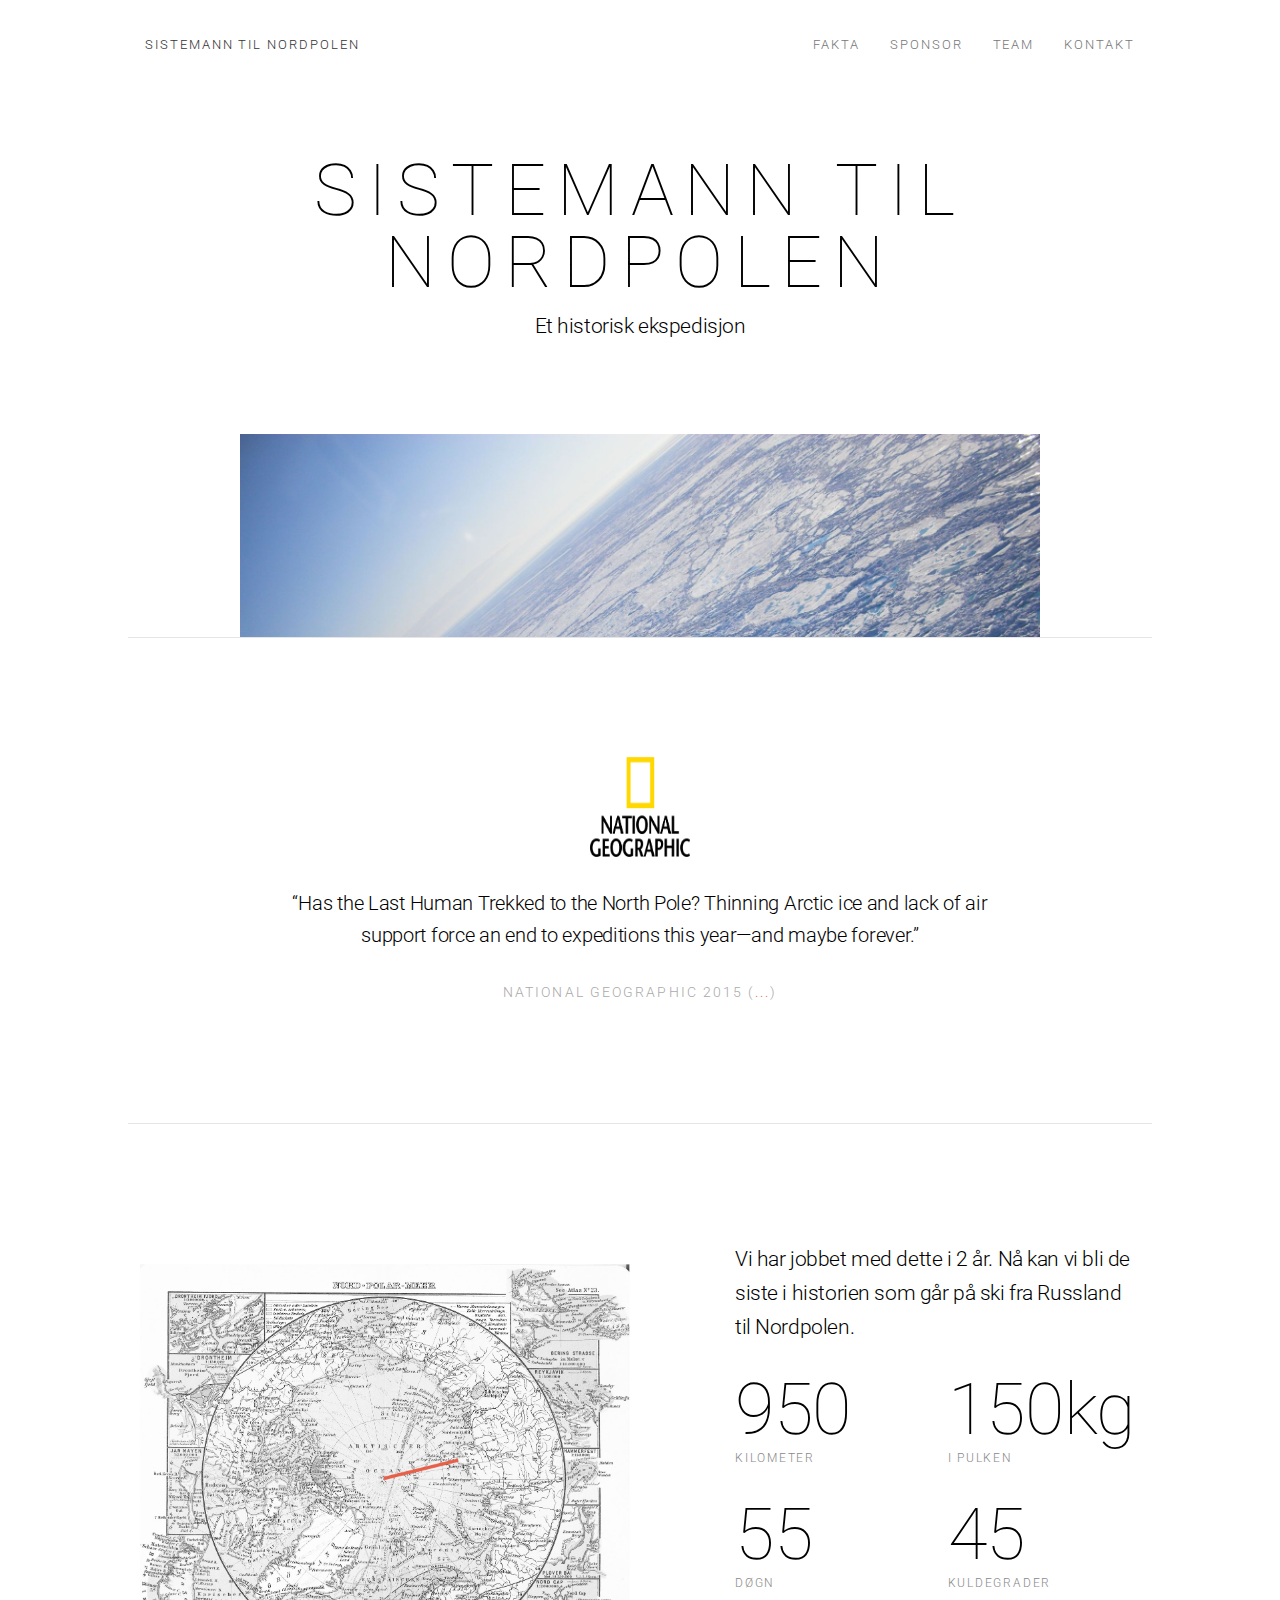
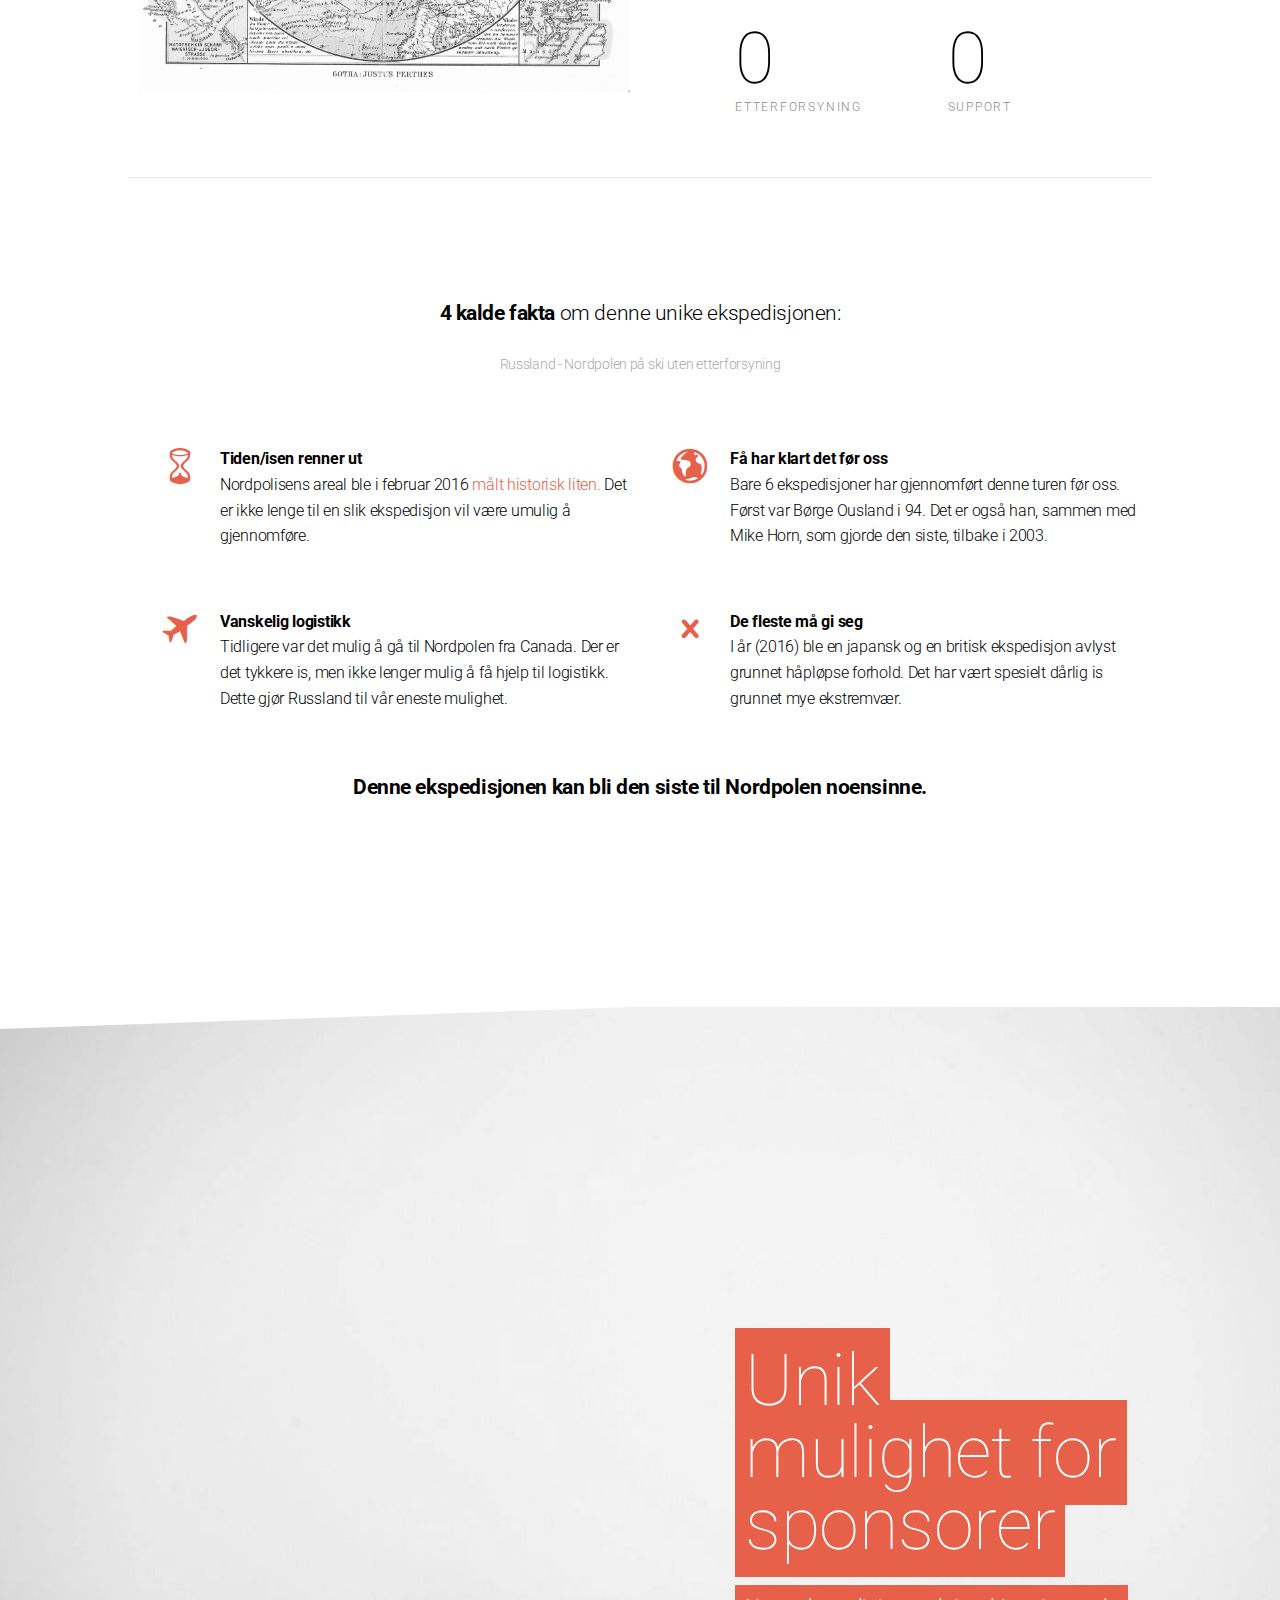
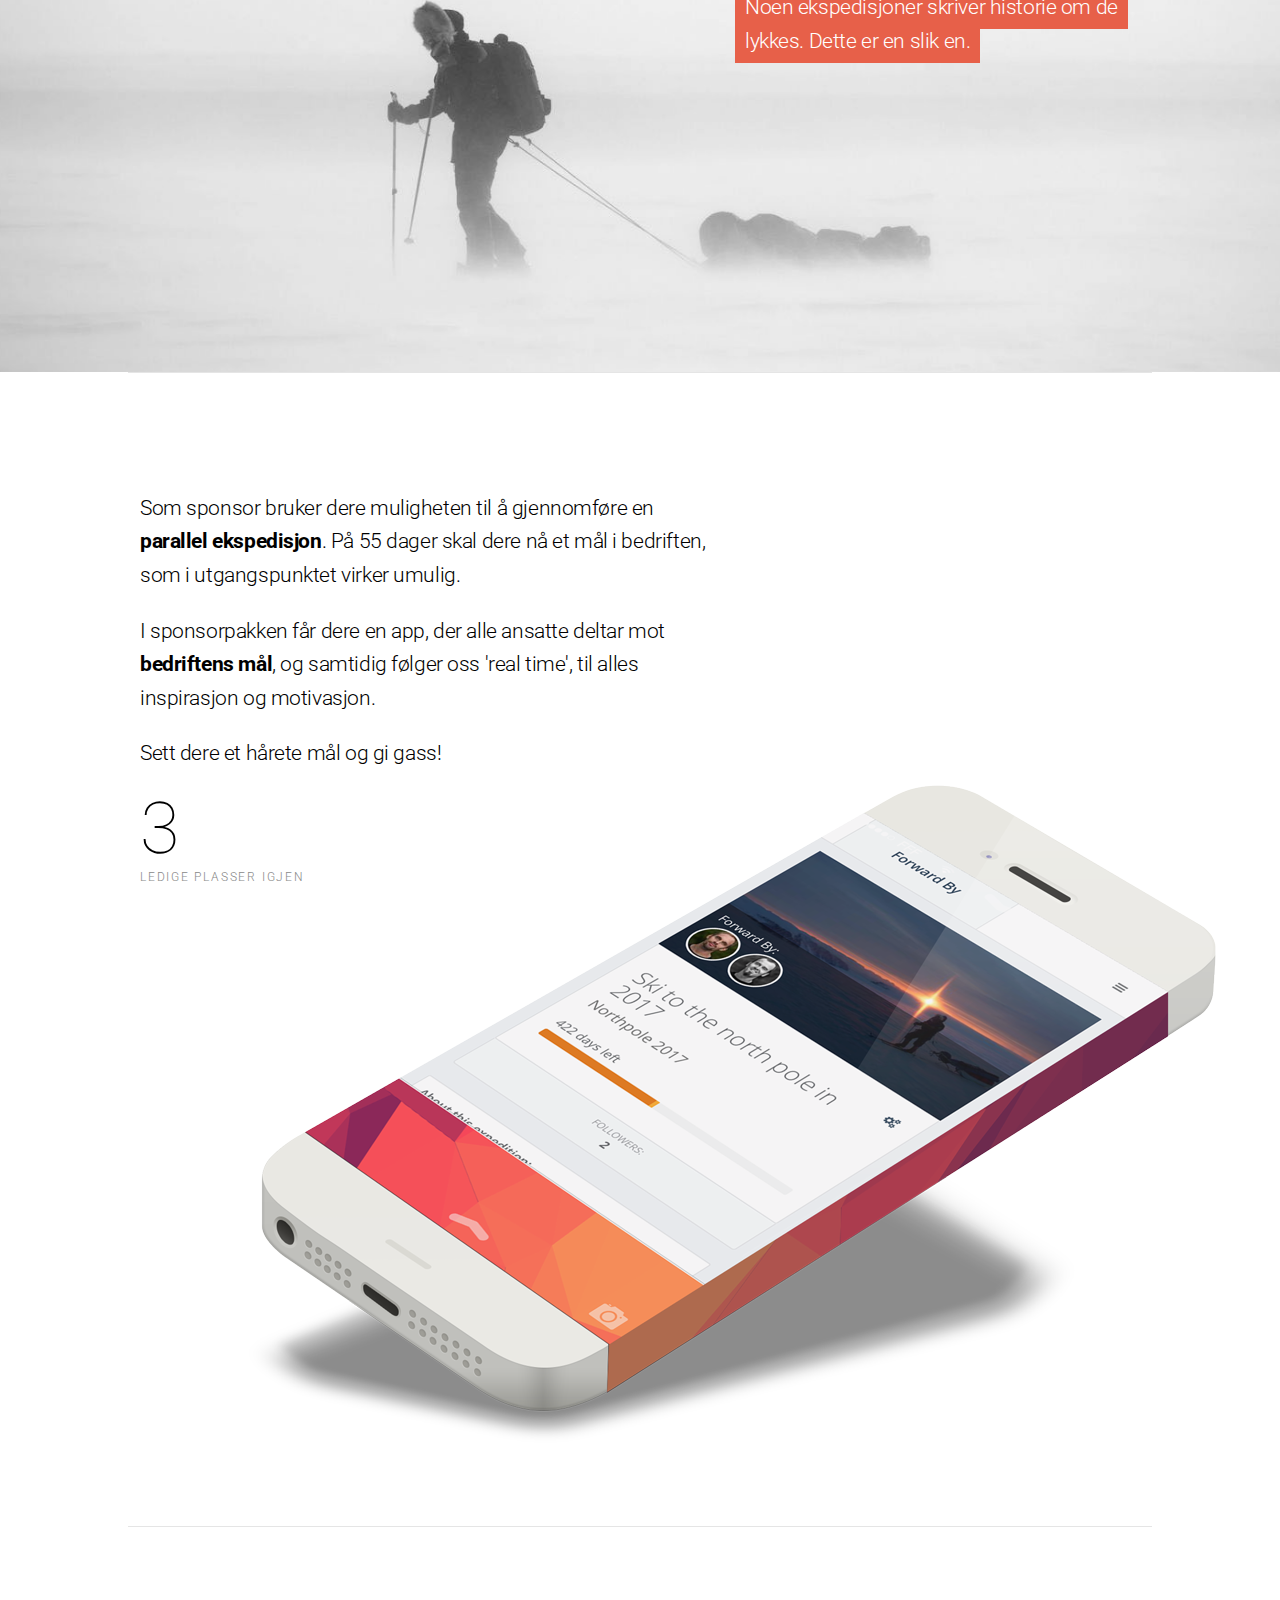
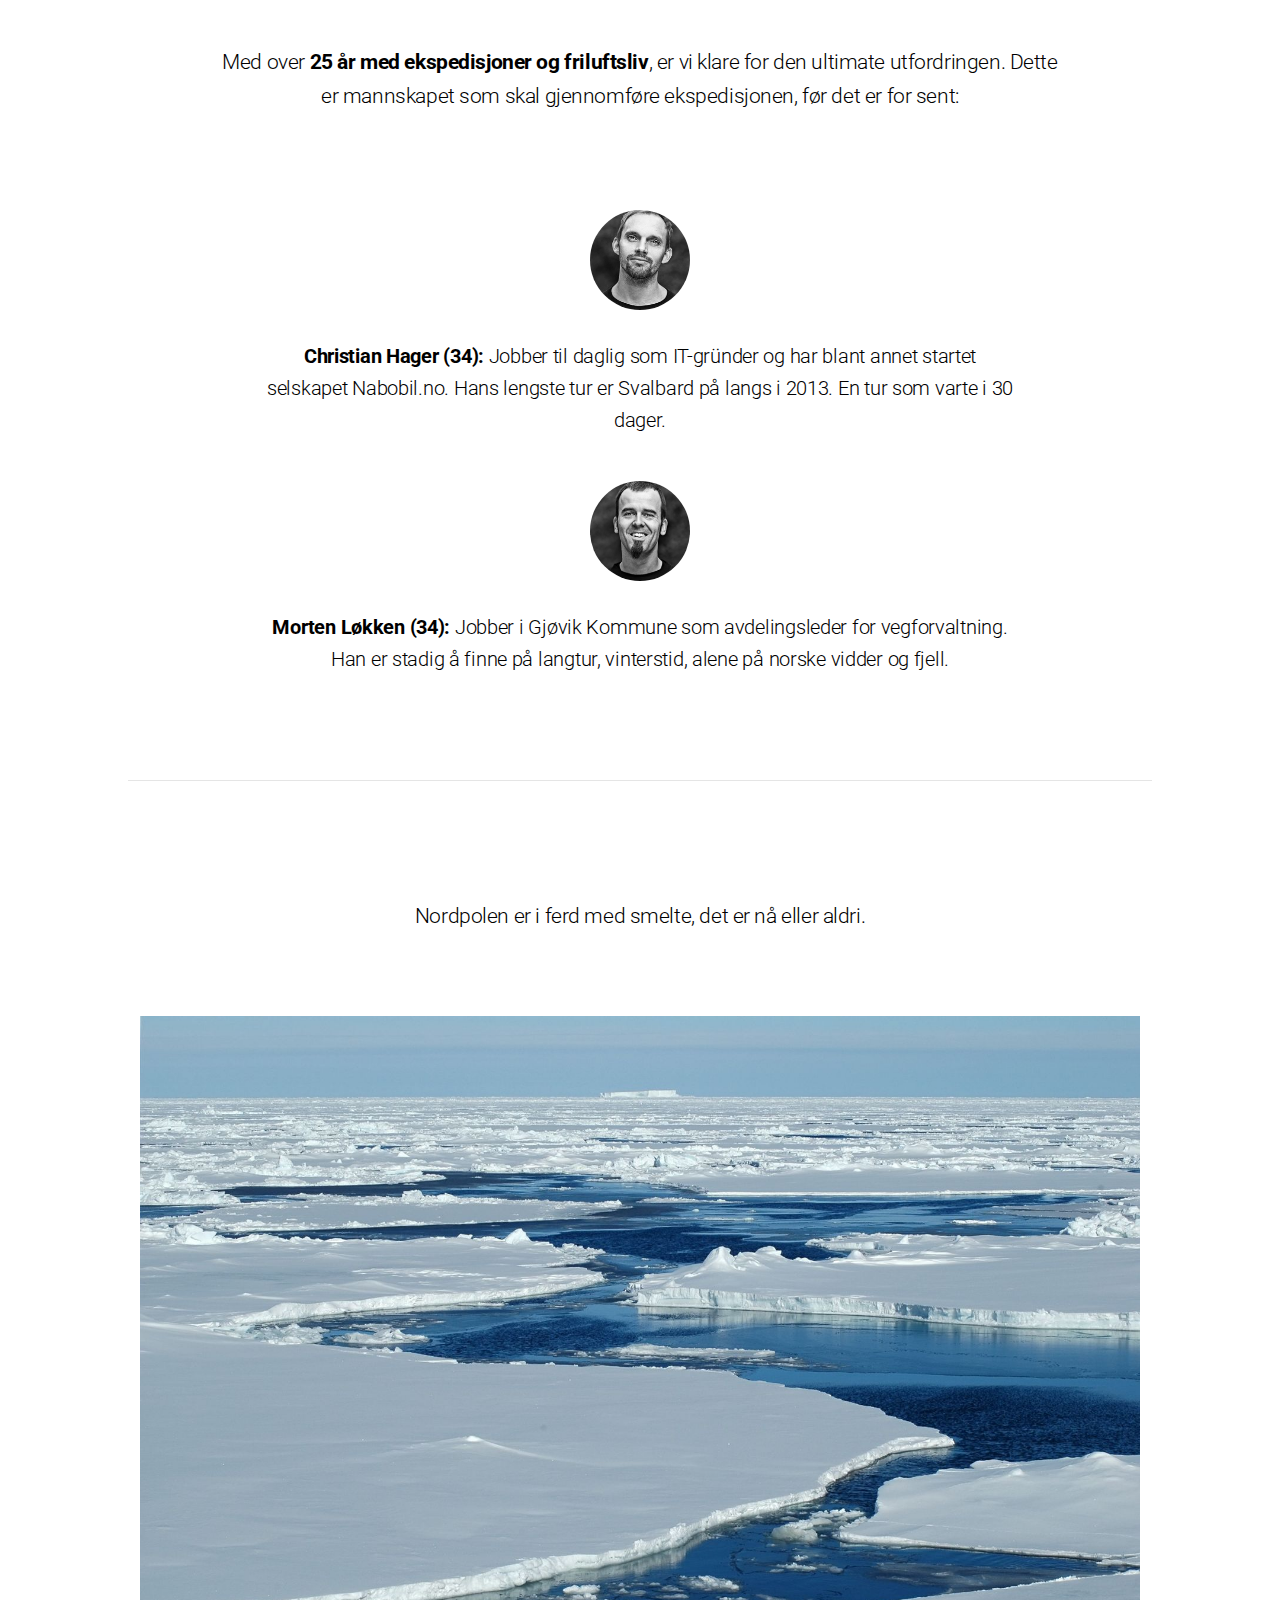
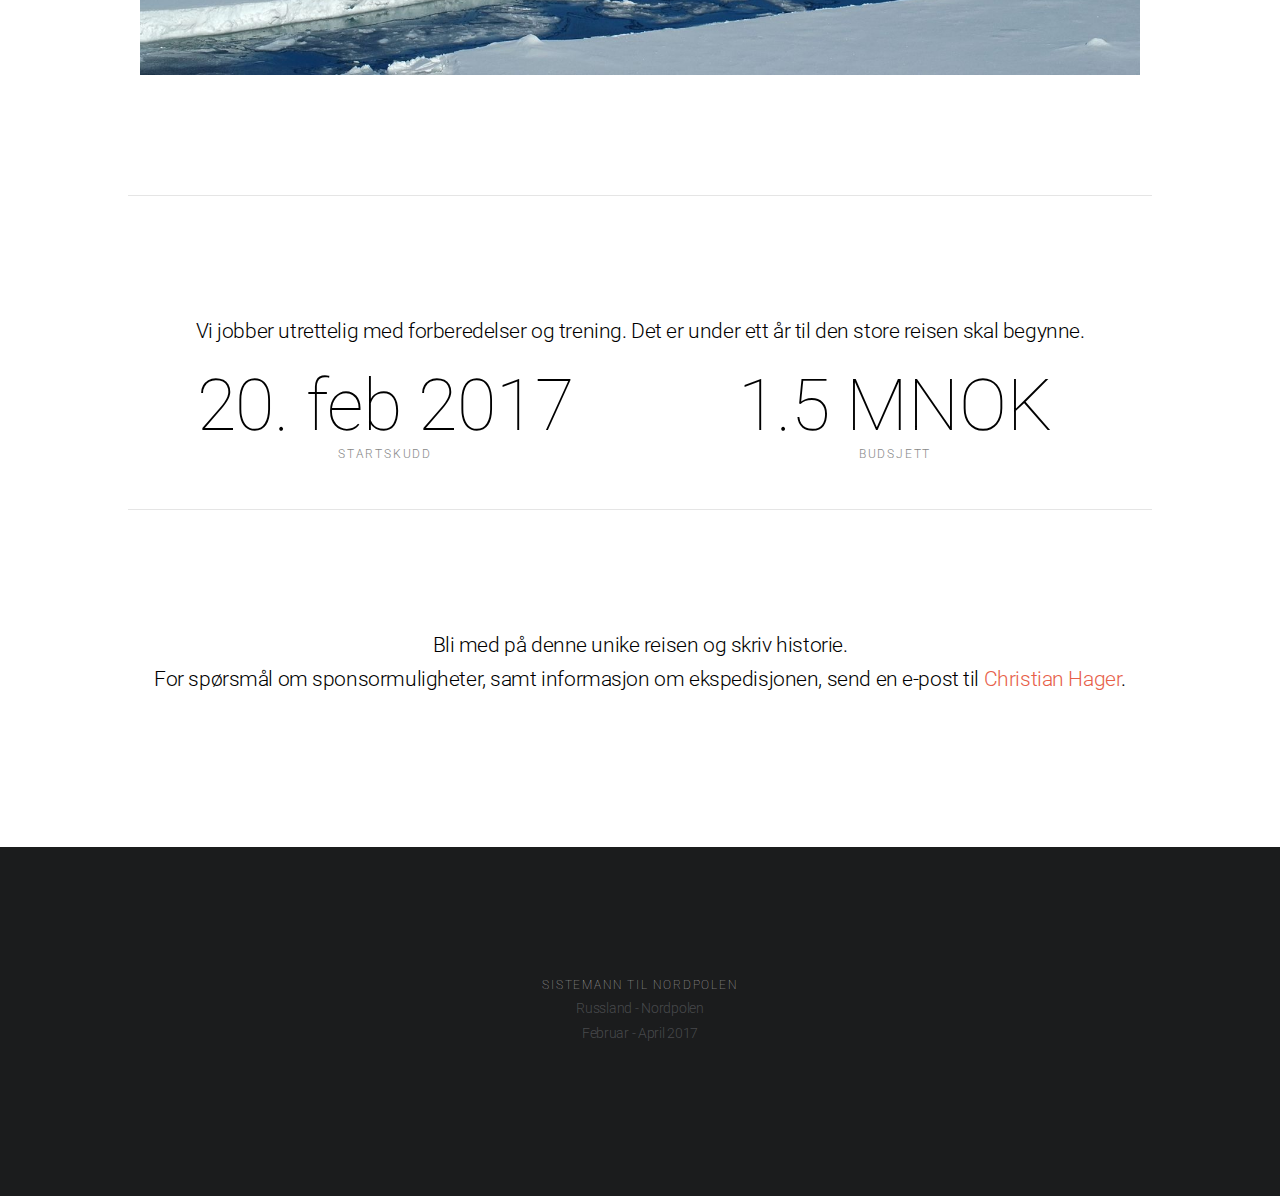
==== commit 090a528e: "add app" ====
--- a/index.html
+++ b/index.html
@@ -66,10 +66,13 @@
     </div>
     <div class="navbar-collapse collapse" id="navbar-collapse">
       <ul class="nav navbar-nav navbar-right">
-        <li >
+        <li>
           <a href="#fakta">Fakta</a>
         </li>
-        <li class="active">
+        <li>
+          <a href="#sponsor">Sponsor</a>
+        </li>
+        <li>
           <a href="#team">Team</a>
         </li>
         <li >
@@ -206,7 +209,7 @@
             <p class="featured-list-icon-text m-b-0"><strong>Få har klart det før oss</strong></p>
             <p class="featured-list-icon-text">
               Bare 6 ekspedisjoner har gjennomført denne turen før oss. Først var Børge Ousland i 94.
-              Det er også han, sammen med Mike Horn, som kan skilte med den siste i 2003.
+              Det er også han, sammen med Mike Horn, som gjorde den siste, tilbake i 2003.
             </p>
           </li>
 
@@ -231,7 +234,7 @@
   </div>
 </div>
 
-<div class="block block-fill-height block-transparent block-angle app-block-chainz" id="chainz">
+<div class="block block-fill-height block-transparent block-angle app-block-chainz" id="sponsor">
 
     <div class="block-bg-clip">
       <div class="block-bg">
@@ -253,13 +256,56 @@
               <span class="text-ribbon text-ribbon-primary">
                 <span style="color:#fff;">
                   Noen ekspedisjoner skriver historie om de lykkes. Dette er
-                  er en slik en.
+                  en slik en.
                 </span>
               </span>
             </p>
           </div>
         </div>
       </div>
+    </div>
+  </div>
+
+  <div class="block block-bordered-lg block-overflow-hidden p-b-0 app-block-design">
+    <div class="container">
+      <div class="row pos-r">
+        <div class="col-sm-7 text-xs-center text-sm-left">
+          <p class="lead">
+            Som sponsor bruker dere muligheten til å gjennomføre en <strong>parallel ekspedisjon</strong>. På 55 dager skal dere
+            nå et mål i bedriften, som i utgangspunktet virker umulig.
+          </p>
+          <p class="lead">
+            I sponsorpakken får dere en app, der alle ansatte deltar mot <strong>bedriftens mål</strong>, og samtidig følger oss
+            'real time', til alles inspirasjon og motivasjon.
+          </p>
+          <p class="lead">
+            Sett dere et hårete mål og gi gass!
+          </p>
+          <div class="row">
+            <div class="col-xs-4">
+              <div class="statcard">
+                <h1 class="statcard-number block-title">3</h1>
+                <span class="statcard-desc">Ledige plasser igjen</span>
+              </div>
+            </div>
+            <div class="col-xs-4">
+              <div class="statcard">
+                <h1 class="statcard-number block-title"></h1>
+                <span class="statcard-desc"></span>
+              </div>
+            </div>
+            <div class="col-xs-4">
+              <div class="statcard">
+                <h1 class="statcard-number block-title"></h1>
+                <span class="statcard-desc"></span>
+              </div>
+            </div>
+          </div>
+        </div>
+      </div>
+    </div>
+    <div class="text-right app-block-design-img">
+      <img src="assets/img/np/app.png" class="app-translate-50" data-transition="entrance" style="transition: transform 1200ms cubic-bezier(0.2, 0.7, 0.5, 1); transform: none;">
     </div>
   </div>
 
@@ -284,7 +330,7 @@
     <blockquote class="pull-quote">
       <img class="img-circle" src="assets/img/np/morten_b&w.png">
       <p>
-        <strong>Morten Løkken (34): </strong> Jobber i Gjøvik Kommune hvor han er avdelingsleder for vegforvaltning. Han er stadig å finne på langtur, vinterstid, alene på norske vidder og fjell.
+        <strong>Morten Løkken (34): </strong> Jobber i Gjøvik Kommune som avdelingsleder for vegforvaltning. Han er stadig å finne på langtur, vinterstid, alene på norske vidder og fjell.
       </p>
     </blockquote>
   </div>
@@ -302,13 +348,11 @@
             <div class="row">
               <div class="col-sm-8 col-sm-offset-2">
                 <p class="lead m-x-auto text-center">
-                  Bedrifter og skoleklasser kan følge vår ferd, dag for dag med oppdateringer fra isen. Dette vil være
-                  en god måte å lære hvorfor isen på Nordpolen er i ferd med smelte,
-                  og hva vi kan gjøre for å stoppe prosessen.
+                  Nordpolen er i ferd med smelte, det er nå eller aldri.
                 </p>
               </div>
             </div>
-            <img class="img-responsive m-t-lg app-block-game-img" src="assets/img/np/melting.jpg">
+            <img class="img-responsive m-t-lg app-block-game-img" src="assets/img/np/melting2.jpg">
           </div>
         </div>
       </div>
@@ -348,7 +392,7 @@
 <div class="block block-bordered-lg text-center" id="kontakt">
   <div class="container-fluid">
     <p class="lead m-b-md">
-      Bli med på denne unike reisen for et lite stykke historie.
+      Bli med på denne unike reisen og skriv historie.
       <br>
       For spørsmål om sponsormuligheter, samt informasjon om ekspedisjonen, send en e-post til
       <a href="mailto:ch@framventure.no">Christian Hager</a>.
